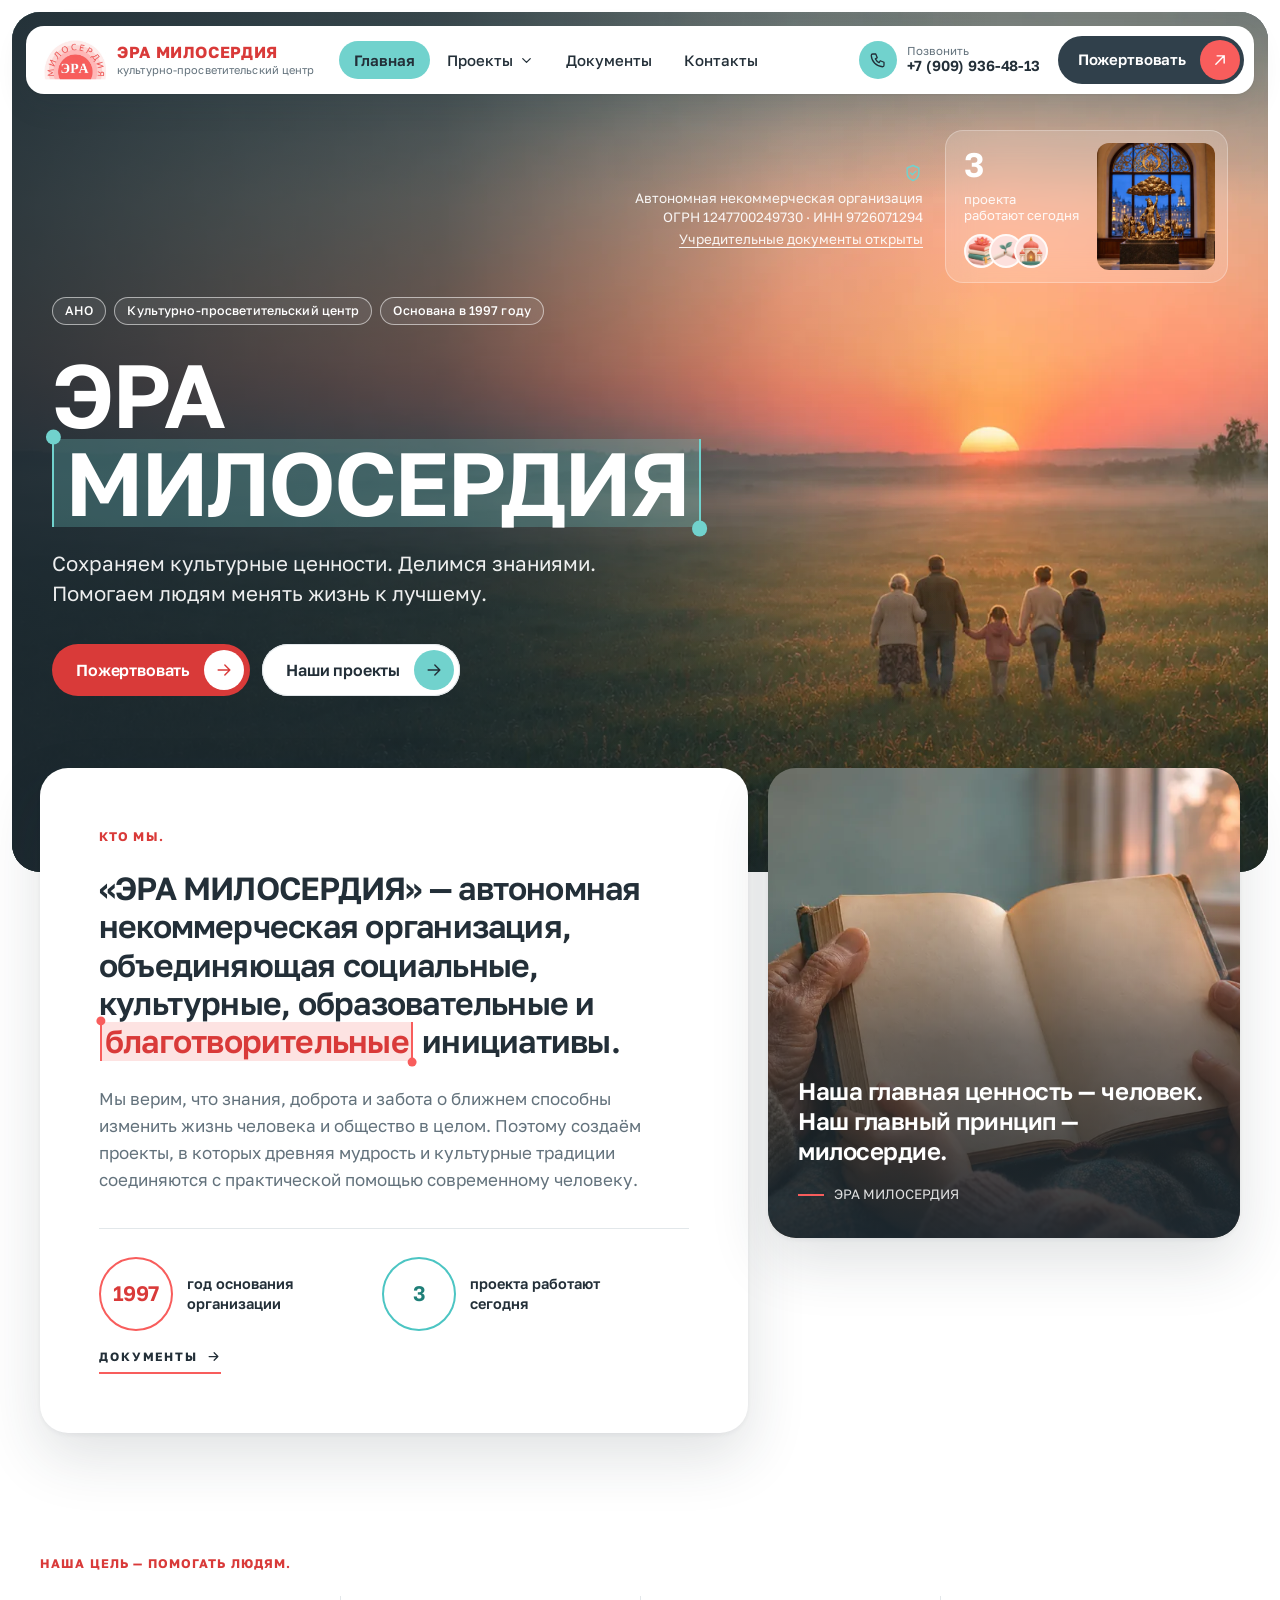
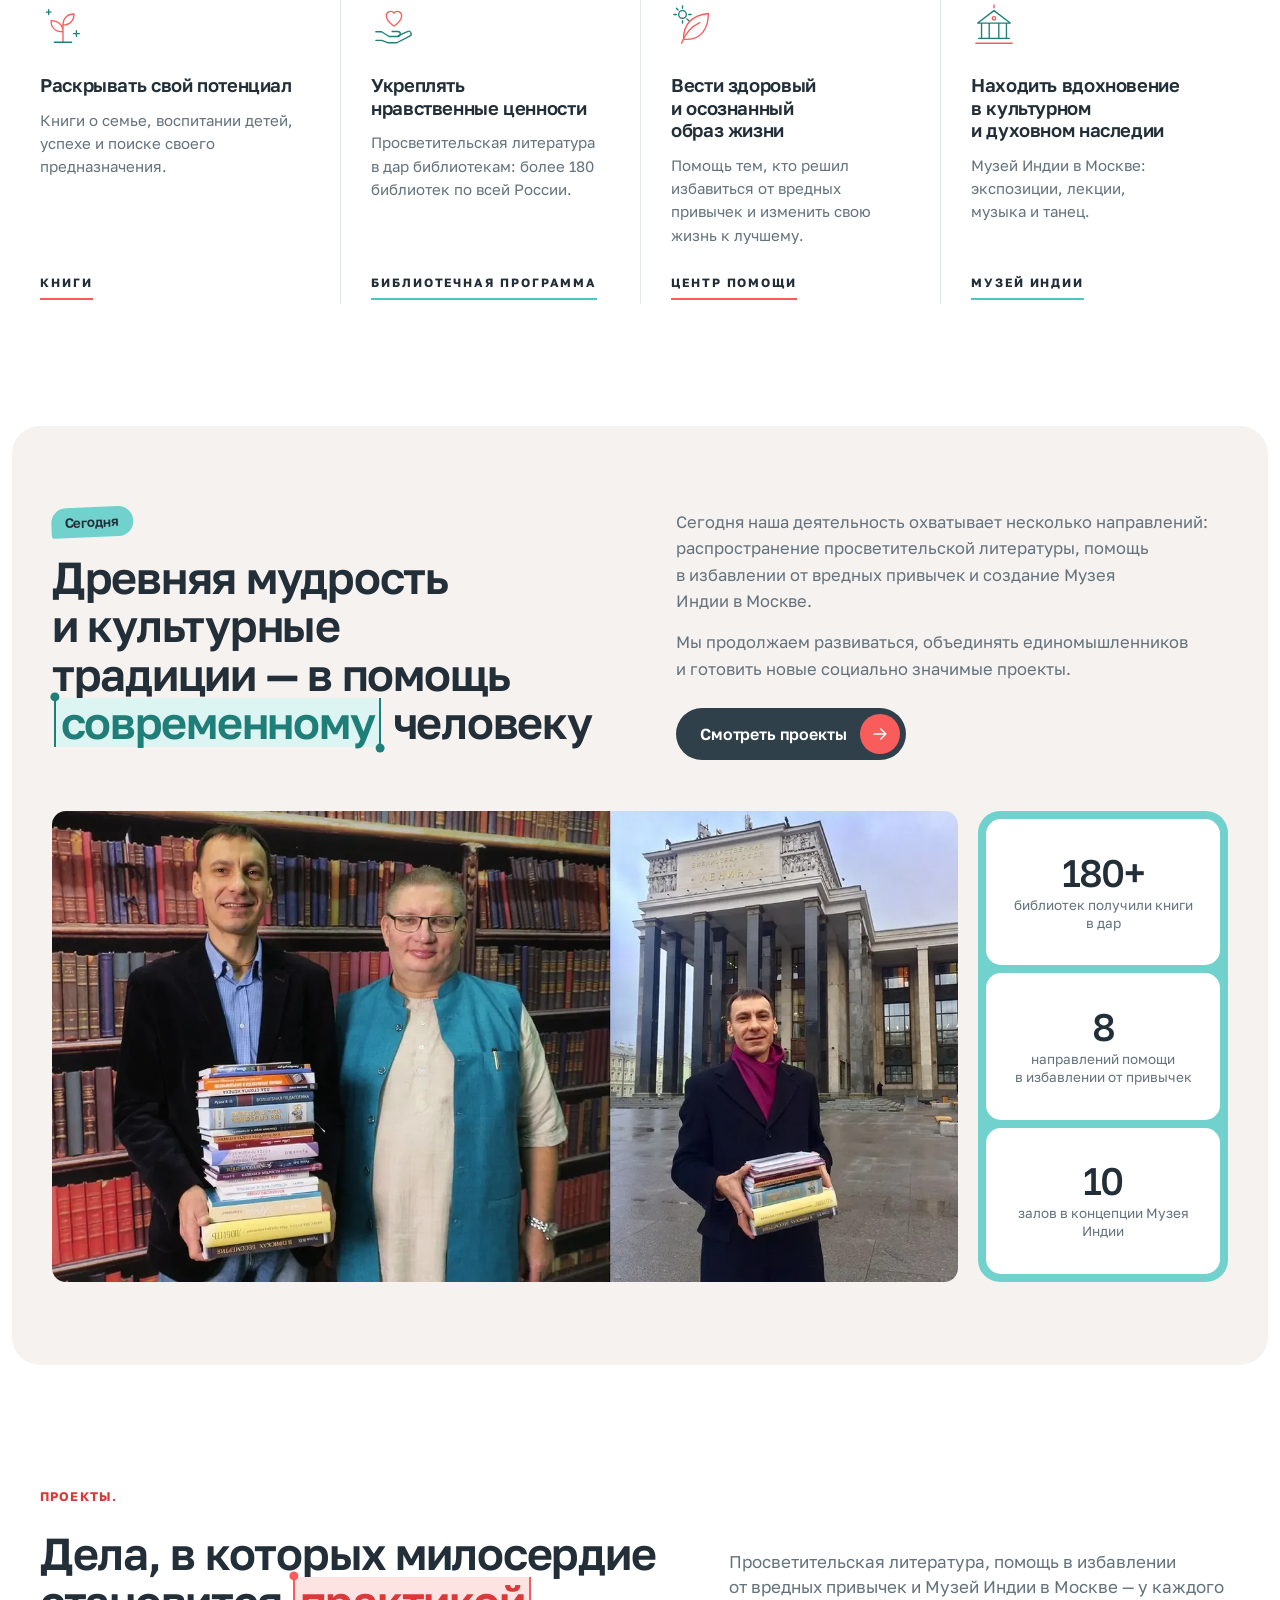
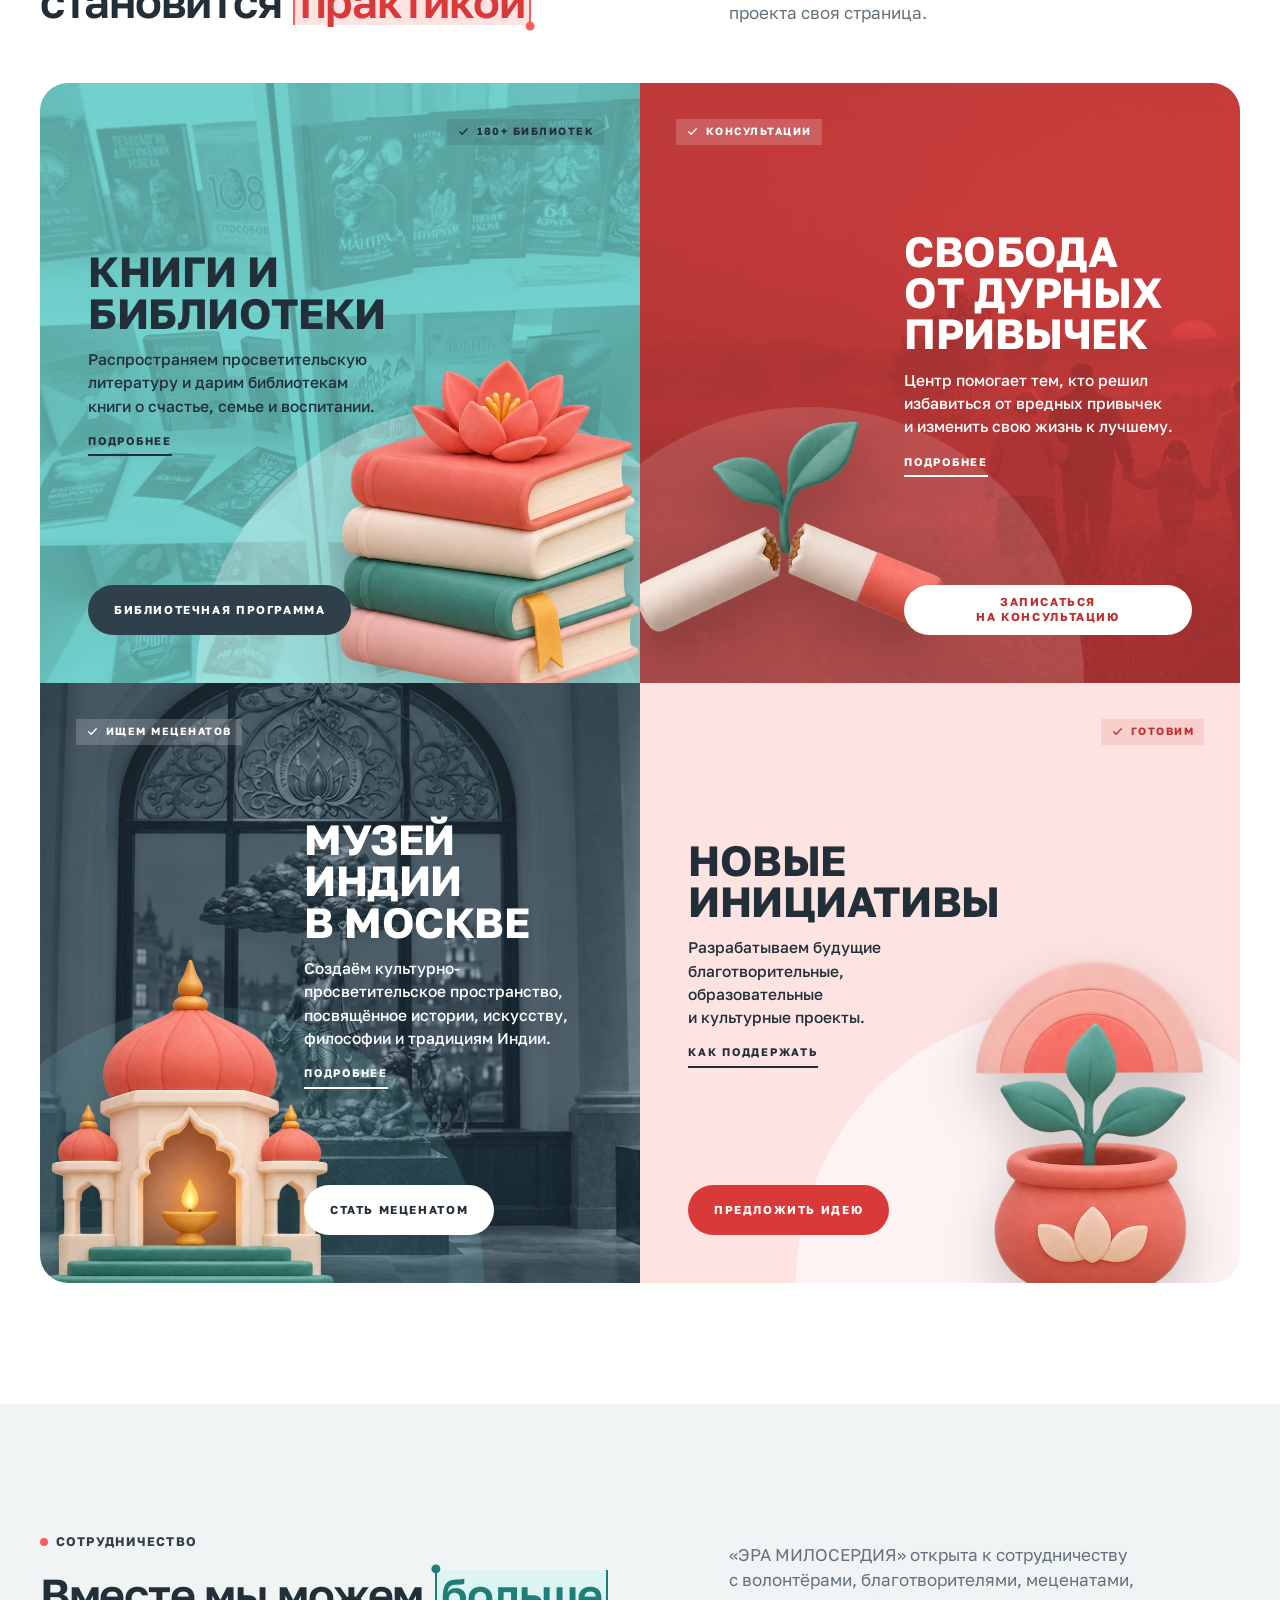
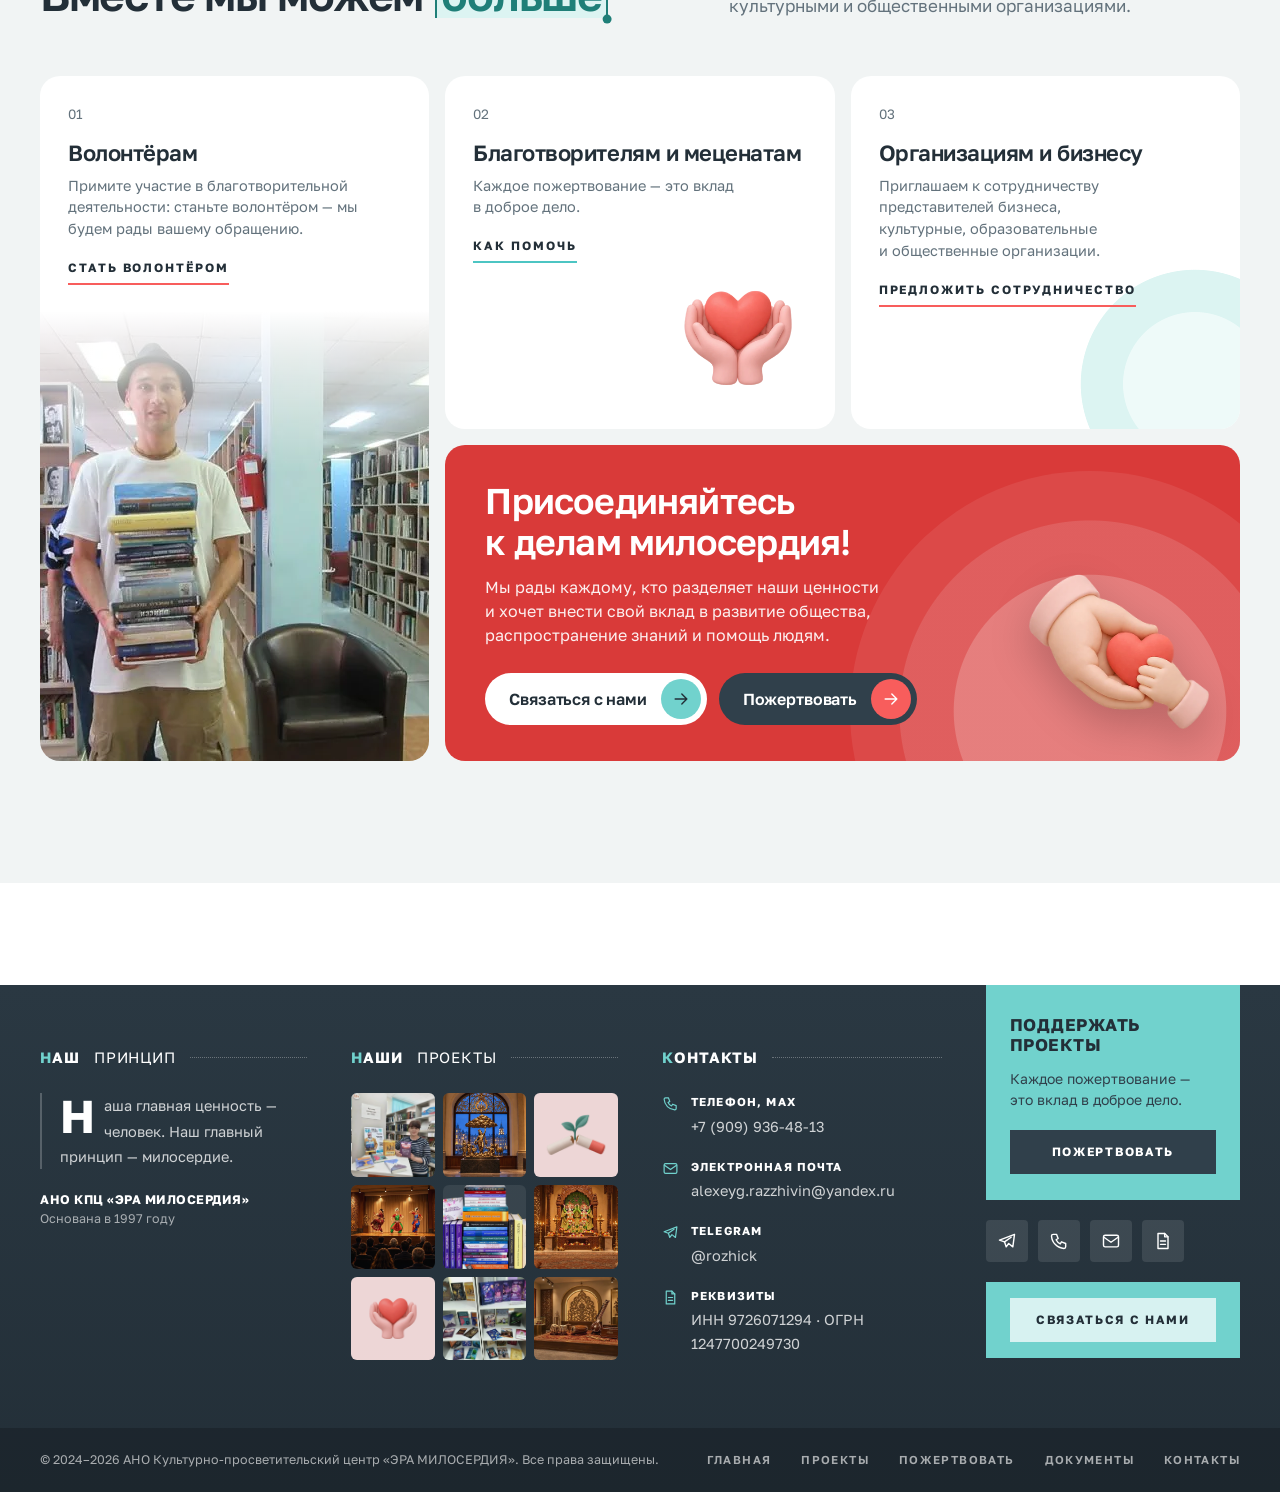
==== index.html @ dab45424 "Первая версия основного сайта «ЭРА МИЛОСЕРДИЯ» Семь страниц: главная, книги и библиотеки, свобода от" ====
<!DOCTYPE html>
<html lang="ru">
<head>
<meta charset="utf-8">
<meta name="viewport" content="width=device-width, initial-scale=1">
<title>ЭРА МИЛОСЕРДИЯ — культурно-просветительский центр</title>
<meta name="description" content="АНО Культурно-просветительский центр «ЭРА МИЛОСЕРДИЯ»: сохраняем культурные ценности, делимся знаниями, помогаем людям менять жизнь к лучшему. Проекты, документы, как поддержать.">
<meta name="theme-color" content="#F85D5C">
<meta property="og:type" content="website">
<meta property="og:site_name" content="ЭРА МИЛОСЕРДИЯ">
<meta property="og:title" content="ЭРА МИЛОСЕРДИЯ — культурно-просветительский центр">
<meta property="og:description" content="АНО Культурно-просветительский центр «ЭРА МИЛОСЕРДИЯ»: сохраняем культурные ценности, делимся знаниями, помогаем людям менять жизнь к лучшему. Проекты, документы, как поддержать.">
<meta property="og:url" content="https://purewhitetony.github.io/era-miloserdia-main-site/">
<meta property="og:image" content="https://purewhitetony.github.io/era-miloserdia-main-site/assets/img/og-image.jpg">
<meta name="twitter:card" content="summary_large_image">
<link rel="canonical" href="https://purewhitetony.github.io/era-miloserdia-main-site/">
<link rel="icon" href="assets/img/favicon.png" type="image/png">
<link rel="apple-touch-icon" href="assets/img/apple-touch-icon.png">
<link rel="preload" href="assets/fonts/golos-text-cyrillic.woff2" as="font" type="font/woff2" crossorigin>
<link rel="stylesheet" href="assets/css/style.css?v=3587ab67">
</head>
<body class="page-index">
<a class="skip" href="#main">К содержанию</a>

<!-- значки -->
<svg class="sprite" aria-hidden="true" focusable="false" width="0" height="0">
  <defs>
    <symbol id="i-arrow" viewBox="0 0 24 24"><path d="M5 12h14M13 6l6 6-6 6"/></symbol>
    <symbol id="i-arrow-ur" viewBox="0 0 24 24"><path d="M7 17 17 7M8.500 7H17v8.500"/></symbol>
    <symbol id="i-chevron" viewBox="0 0 24 24"><path d="m6 9 6 6 6-6"/></symbol>
    <symbol id="i-phone" viewBox="0 0 24 24"><path d="M5 4h4l2 5-2.500 1.500a11 11 0 0 0 5 5L15 13l5 2v4a2 2 0 0 1-2 2A16 16 0 0 1 3 6a2 2 0 0 1 2-2z"/></symbol>
    <symbol id="i-mail" viewBox="0 0 24 24"><rect x="3" y="5" width="18" height="14" rx="2"/><path d="m3.500 7.500 8.500 6 8.500-6"/></symbol>
    <symbol id="i-telegram" viewBox="0 0 24 24"><path d="M21 4 3 11l6 2 2 6 3-4 5 4 2-15z"/><path d="m9 13 8-5.500"/></symbol>
    <symbol id="i-chat" viewBox="0 0 24 24"><path d="M4 5h16v11H9.500L4 20V5z"/><path d="M8 9h8M8 12.500h5"/></symbol>
    <symbol id="i-download" viewBox="0 0 24 24"><path d="M12 4v11M7 10.500l5 5 5-5M5 20h14"/></symbol>
    <symbol id="i-eye" viewBox="0 0 24 24"><path d="M2 12s3.600-7 10-7 10 7 10 7-3.600 7-10 7S2 12 2 12z"/><circle cx="12" cy="12" r="3"/></symbol>
    <symbol id="i-file" viewBox="0 0 24 24"><path d="M6 3h8l4 4v14H6z"/><path d="M14 3v4h4M9 12h6M9 16h6"/></symbol>
    <symbol id="i-check" viewBox="0 0 24 24"><path d="m5 12.500 4.500 4.500L19 7"/></symbol>
    <symbol id="i-menu" viewBox="0 0 24 24"><path d="M4 7h16M4 12h16M4 17h16"/></symbol>
    <symbol id="i-close" viewBox="0 0 24 24"><path d="m6 6 12 12M18 6 6 18"/></symbol>
    <symbol id="i-heart" viewBox="0 0 24 24"><path d="M12 20s-7.500-4.600-7.500-10.200A4.200 4.200 0 0 1 12 7.300a4.200 4.200 0 0 1 7.500 2.500C19.500 15.400 12 20 12 20z"/></symbol>
    <symbol id="i-user" viewBox="0 0 24 24"><circle cx="12" cy="8" r="4"/><path d="M4 21a8 8 0 0 1 16 0"/></symbol>
    <symbol id="i-shield" viewBox="0 0 24 24"><path d="M12 3 5 6v6c0 4.500 3 7.500 7 9 4-1.500 7-4.500 7-9V6z"/><path d="m9 12 2.200 2.200L15.500 10"/></symbol>
    <symbol id="i-book" viewBox="0 0 24 24"><path d="M12 6.500C10 5 7 4.500 4 4.500v14c3 0 6 .5 8 2 2-1.500 5-2 8-2v-14c-3 0-6 .5-8 2zM12 6.500v14"/></symbol>
    <symbol id="i-building" viewBox="0 0 24 24"><path d="M3 21h18M5 21V10l7-5 7 5v11M9.500 21v-6h5v6"/></symbol>

    <!-- крупные двухцветные значки: линия 1 — основная, линия 2 — акцент -->
    <symbol id="f-potential" viewBox="0 0 48 48"><g class="l1"><path d="M24 42V22M24 31c-8 0-12.500-4.500-12.500-11.500 7.500 0 12.500 4.500 12.500 11.500zM24 24c0-7 4.500-11.500 11.500-11.500C35.500 19.500 31 24 24 24z"/></g><g class="l2"><path d="M15 42h18M38 30v6M35 33h6M9 8v5M6.500 10.500h5"/></g></symbol>
    <symbol id="f-values" viewBox="0 0 48 48"><g class="l1"><path d="M5 31h6l8 5h9a2.600 2.600 0 0 0 0-5.200h-6"/><path d="m28.500 35 9.500-4.200a2.700 2.700 0 0 1 2.300 4.900L27 42.500h-9.500L11 40H5"/></g><g class="l2"><path d="M24 25s-8-4.900-8-10.700A4.500 4.500 0 0 1 24 11.500a4.500 4.500 0 0 1 8 2.800C32 20.100 24 25 24 25z"/></g></symbol>
    <symbol id="f-health" viewBox="0 0 48 48"><g class="l1"><path d="M13 39c0-15 8.500-25 26-27 0 16.500-8.500 27-22 27h-4z"/><path d="M11 43c4-11 10.500-17.500 19-21.500"/></g><g class="l2"><circle cx="12" cy="13" r="4"/><path d="M12 4v2.500M12 19.500V22M3 13h2.500M18.500 13H21M5.600 6.600l1.800 1.800M16.600 17.600l1.800 1.800"/></g></symbol>
    <symbol id="f-heritage" viewBox="0 0 48 48"><g class="l1"><path d="M7 22h34L24 9 7 22zM11 22v16M19 22v16M29 22v16M37 22v16M8 38h32"/></g><g class="l2"><path d="M5 43h38"/><circle cx="24" cy="17" r="1.800"/><path d="M24 3v3"/></g></symbol>
    <symbol id="f-science" viewBox="0 0 48 48"><g class="l1"><path d="M18 6h12M20.500 6v13L9.500 38.500A3 3 0 0 0 12.100 43h23.800a3 3 0 0 0 2.600-4.500L27.500 19V6"/></g><g class="l2"><path d="M15.500 31h17"/><circle cx="21" cy="36.500" r="1.500"/><circle cx="28" cy="35" r="1"/></g></symbol>
    <symbol id="f-lotus" viewBox="0 0 48 48"><g class="l1"><path d="M24 11c5.500 6.500 5.500 15 0 21.500-5.500-6.500-5.500-15 0-21.500z"/><path d="M24 32.500c-8.500 0-14.500-5-16.500-12.500 6.500 0 12.500 4 16.500 12.500zM24 32.500c8.500 0 14.500-5 16.500-12.500-6.500 0-12.500 4-16.500 12.500z"/></g><g class="l2"><path d="M9 38.500h30M16 43h16"/></g></symbol>
    <symbol id="f-practice" viewBox="0 0 48 48"><g class="l1"><path d="M17 9h-5v33h24V9h-5"/><path d="M17 6h14v7H17z"/></g><g class="l2"><path d="m18 27.500 4.500 4.500L31 22"/></g></symbol>
    <symbol id="f-people" viewBox="0 0 48 48"><g class="l1"><circle cx="18" cy="16" r="6"/><path d="M6 40c0-7 5-12 12-12s12 5 12 12"/></g><g class="l2"><circle cx="34" cy="18" r="4.500"/><path d="M33 28.500c5.500 0 9.500 4 9.500 10"/></g></symbol>
    <symbol id="f-idea" viewBox="0 0 48 48"><g class="l1"><path d="M18.500 31c-3.500-2.200-5.500-6-5.500-10.500a11 11 0 0 1 22 0c0 4.500-2 8.300-5.500 10.500v4h-11v-4z"/></g><g class="l2"><path d="M19.500 39.500h9M21.500 43.500h5M24 3v3M8 8l2 2M40 8l-2 2"/></g></symbol>
    <symbol id="f-org" viewBox="0 0 48 48"><g class="l1"><path d="M10 42V15l14-7 14 7v27M5 42h38"/></g><g class="l2"><path d="M18 21h4M26 21h4M18 28h4M26 28h4M21 42v-7h6v7"/></g></symbol>
    <symbol id="f-key" viewBox="0 0 48 48"><g class="l1"><circle cx="15" cy="24" r="8"/><path d="M23 24h20M36 24v6M42 24v4"/></g><g class="l2"><circle cx="15" cy="24" r="2.500"/></g></symbol>
    <symbol id="f-roller" viewBox="0 0 48 48"><g class="l1"><path d="M8 9h26v9H8zM34 13.500h6V25H24v5"/></g><g class="l2"><path d="M20.500 30h7v13h-7z"/></g></symbol>
    <symbol id="f-lamp" viewBox="0 0 48 48"><g class="l1"><path d="M16 7h16l6 17H10L16 7zM24 24v15"/></g><g class="l2"><path d="M15 42h18M30 28v5"/></g></symbol>
    <symbol id="f-form" viewBox="0 0 48 48"><g class="l1"><path d="M11 6h18l8 8v28H11z"/><path d="M29 6v8h8"/></g><g class="l2"><path d="M17 23h14M17 29h14M17 35h8"/></g></symbol>
    <symbol id="f-call" viewBox="0 0 48 48"><g class="l1"><path d="M9 9h8l4 9-5 3a21 21 0 0 0 10 10l3-5 9 4v7a4 4 0 0 1-4 4C17 41 7 31 5 13a4 4 0 0 1 4-4z"/></g><g class="l2"><path d="M29 7a12 12 0 0 1 12 12M29 13a6 6 0 0 1 6 6"/></g></symbol>
    <symbol id="f-gift" viewBox="0 0 48 48"><g class="l1"><path d="M8 20h32v7H8zM11 27v15h26V27M24 20v22"/></g><g class="l2"><path d="M24 20c-3-8-11-9-11-4.500S19 20 24 20zM24 20c3-8 11-9 11-4.500S29 20 24 20z"/></g></symbol>
  </defs>
</svg>

<header class="nav" id="top">
  <div class="nav__bar">
    <a class="brand" href="index.html" aria-label="ЭРА МИЛОСЕРДИЯ — на главную">
      <img class="brand__mark" src="assets/img/logo-mark.webp" width="440" height="284" alt="">
      <span class="brand__text"><b>ЭРА МИЛОСЕРДИЯ</b><small>культурно-просветительский центр</small></span>
    </a>

    <nav class="menu" id="menu" aria-label="Основное меню">
      <a class="menu__link is-active" href="index.html" aria-current="page">Главная</a>
      <div class="menu__group">
        <button class="menu__link menu__toggle" type="button" aria-expanded="false" aria-controls="menu-proekty">Проекты <svg class="ic ic--sm"><use href="#i-chevron"/></svg></button>
        <div class="menu__drop" id="menu-proekty">
          <a href="knigi.html"><b>Книги и библиотеки</b><small>Просветительская литература</small></a>
          <a href="durnye-privychki.html"><b>Свобода от дурных привычек</b><small>Центр помощи</small></a>
          <a href="muzey-indii.html"><b>Музей Индии</b><small>Культурный центр в Москве</small></a>
        </div>
      </div>
      <a class="menu__link" href="dokumenty.html">Документы</a>
      <a class="menu__link" href="kontakty.html">Контакты</a>
      <a class="btn btn--primary menu__donate" href="pozhertvovat.html">Пожертвовать <span class="btn__chip"><svg class="ic"><use href="#i-arrow"/></svg></span></a>
    </nav>

    <a class="nav__call" href="tel:+79099364813">
      <span class="nav__call-ic"><svg class="ic"><use href="#i-phone"/></svg></span>
      <span class="nav__call-text"><small>Позвонить</small><b>+7 (909) 936-48-13</b></span>
    </a>
    <a class="btn btn--dark nav__donate" href="pozhertvovat.html">Пожертвовать <span class="btn__chip"><svg class="ic"><use href="#i-arrow-ur"/></svg></span></a>
    <button class="nav__burger" type="button" aria-label="Открыть меню" aria-expanded="false" aria-controls="menu">
      <svg class="ic ic--open"><use href="#i-menu"/></svg><svg class="ic ic--close"><use href="#i-close"/></svg>
    </button>
  </div>
</header>

<main id="main">
<section class="hero">
  <img class="hero__img" src="assets/img/hero.webp" srcset="assets/img/hero-1100.webp 1100w, assets/img/hero.webp 1920w" sizes="(orientation: portrait) 190vh, 100vw" alt="" width="1920" height="1080" fetchpriority="high">
  <div class="container hero__in">
    <div class="hero__main">
      <div class="hero__tags">
        <span class="tag">АНО</span>
        <span class="tag">Культурно-просветительский центр</span>
        <span class="tag">Основана в&nbsp;1997&nbsp;году</span>
      </div>
      <h1 class="hero__title">ЭРА<br><span class="hl hl--onphoto">МИЛОСЕРДИЯ</span></h1>
      <p class="hero__lead">Сохраняем культурные ценности. Делимся знаниями. Помогаем людям менять жизнь к&nbsp;лучшему.</p>
      <div class="actions">
        <a class="btn btn--primary" href="pozhertvovat.html">Пожертвовать <span class="btn__chip"><svg class="ic"><use href="#i-arrow"/></svg></span></a>
        <a class="btn btn--light" href="#proekty">Наши проекты <span class="btn__chip"><svg class="ic"><use href="#i-arrow"/></svg></span></a>
      </div>
    </div>
    <div class="hero__side">
      <p class="hero__trust">
        <svg class="ic"><use href="#i-shield"/></svg>
        Автономная некоммерческая организация<br>
        ОГРН 1247700249730 · ИНН 9726071294<br>
        <a href="dokumenty.html">Учредительные документы открыты</a>
      </p>
      <a class="glass" href="#proekty" aria-label="Три проекта центра — перейти к проектам">
        <span class="glass__num">
          <b>3</b>
          <span>проекта<br>работают сегодня</span>
          <span class="glass__dots">
            <img src="assets/img/ill/books.webp" alt="" width="598" height="598">
            <img src="assets/img/ill/kurenie.webp" alt="" width="560" height="560">
            <img src="assets/img/ill/museum.webp" alt="" width="637" height="637">
          </span>
        </span>
        <img class="glass__pic" src="assets/img/muzey/glavny.webp" alt="" width="900" height="595">
      </a>
    </div>
  </div>
</section>

<section class="about" id="o-nas">
  <div class="container about__grid">
    <div class="about__card reveal">
      <span class="eyebrow">Кто мы.</span>
      <h2 class="about__title">«ЭРА МИЛОСЕРДИЯ»&nbsp;— автономная некоммерческая организация, объединяющая социальные, культурные, образовательные и&nbsp;<span class="hl hl--coral">благотворительные</span> инициативы.</h2>
      <div class="prose">
        <p>Мы верим, что знания, доброта и&nbsp;забота о&nbsp;ближнем способны изменить жизнь человека и&nbsp;общество в&nbsp;целом. Поэтому создаём проекты, в&nbsp;которых древняя мудрость и&nbsp;культурные традиции соединяются с&nbsp;практической помощью современному человеку.</p>
      </div>
      <div class="about__foot">
        <div class="ring"><span class="ring__num">1997</span><span class="ring__text">год основания организации</span></div>
        <div class="ring ring--teal"><span class="ring__num">3</span><span class="ring__text">проекта работают сегодня</span></div>
        <a class="ulink" href="dokumenty.html">Документы <svg class="ic ic--sm"><use href="#i-arrow"/></svg></a>
      </div>
    </div>
    <figure class="qcard reveal" style="--d:.12s">
      <img src="assets/img/hands-960.webp" alt="Руки пожилого человека и ребёнка держат раскрытую книгу" width="960" height="640" loading="lazy">
      <figcaption class="qcard__in">
        <p class="qcard__quote">Наша главная ценность&nbsp;— человек. Наш главный принцип&nbsp;— милосердие.</p>
        <p class="qcard__sign">ЭРА МИЛОСЕРДИЯ</p>
      </figcaption>
    </figure>
  </div>
</section>

<section class="section goals" id="celi">
  <div class="container">
    <span class="eyebrow">Наша цель&nbsp;— помогать людям.</span>
    <div class="goals__grid">
      <article class="goal reveal">
        <svg class="fic"><use href="#f-potential"/></svg>
        <h3>Раскрывать свой потенциал</h3>
        <p>Книги о&nbsp;семье, воспитании детей, успехе и&nbsp;поиске своего предназначения.</p>
        <a class="ulink" href="knigi.html">Книги</a>
      </article>
      <article class="goal reveal" style="--d:.08s">
        <svg class="fic fic--teal"><use href="#f-values"/></svg>
        <h3>Укреплять нравственные ценности</h3>
        <p>Просветительская литература в&nbsp;дар библиотекам: более 180 библиотек по&nbsp;всей России.</p>
        <a class="ulink ulink--teal" href="knigi.html#biblioteki">Библиотечная программа</a>
      </article>
      <article class="goal reveal" style="--d:.16s">
        <svg class="fic"><use href="#f-health"/></svg>
        <h3>Вести здоровый и&nbsp;осознанный образ жизни</h3>
        <p>Помощь тем, кто решил избавиться от&nbsp;вредных привычек и&nbsp;изменить свою жизнь к&nbsp;лучшему.</p>
        <a class="ulink" href="durnye-privychki.html">Центр помощи</a>
      </article>
      <article class="goal reveal" style="--d:.24s">
        <svg class="fic fic--teal"><use href="#f-heritage"/></svg>
        <h3>Находить вдохновение в&nbsp;культурном и&nbsp;духовном наследии</h3>
        <p>Музей Индии в&nbsp;Москве: экспозиции, лекции, музыка и&nbsp;танец.</p>
        <a class="ulink ulink--teal" href="muzey-indii.html">Музей Индии</a>
      </article>
    </div>
  </div>
</section>

<section class="story story--light" id="segodnya">
  <div class="container">
    <div class="story__head">
      <div class="reveal">
        <span class="petal">Сегодня</span>
        <h2 class="h2">Древняя мудрость и&nbsp;культурные традиции&nbsp;— в&nbsp;помощь <span class="hl">современному</span> человеку</h2>
      </div>
      <div class="story__text reveal" style="--d:.1s">
        <p>Сегодня наша деятельность охватывает несколько направлений: распространение просветительской литературы, помощь в&nbsp;избавлении от&nbsp;вредных привычек и&nbsp;создание Музея Индии в&nbsp;Москве.</p>
        <p>Мы продолжаем развиваться, объединять единомышленников и&nbsp;готовить новые социально значимые проекты.</p>
        <a class="btn btn--dark" href="#proekty">Смотреть проекты <span class="btn__chip"><svg class="ic"><use href="#i-arrow"/></svg></span></a>
      </div>
    </div>
    <div class="story__body reveal">
      <figure class="story__photo">
        <img src="assets/img/knigi/rgb.webp" alt="Комплект книг передают в дар Российской государственной библиотеке" width="1400" height="727" loading="lazy">
      </figure>
      <div class="callouts">
        <div class="callout"><b>180+</b><span>библиотек получили книги в&nbsp;дар</span></div>
        <div class="callout"><b>8</b><span>направлений помощи в&nbsp;избавлении от&nbsp;привычек</span></div>
        <div class="callout"><b>10</b><span>залов в&nbsp;концепции Музея Индии</span></div>
      </div>
    </div>
  </div>
</section>

<section class="section" id="proekty">
  <div class="container">
    <div class="section__head">
      <div class="reveal">
        <span class="eyebrow">Проекты.</span>
        <h2 class="h2">Дела, в&nbsp;которых милосердие становится <span class="hl hl--coral">практикой</span></h2>
      </div>
      <p class="lead reveal" style="--d:.1s">Просветительская литература, помощь в&nbsp;избавлении от&nbsp;вредных привычек и&nbsp;Музей Индии в&nbsp;Москве&nbsp;— у&nbsp;каждого проекта своя страница.</p>
    </div>

    <div class="banners reveal">
      <article class="banner banner--teal">
        <img class="banner__bg" src="assets/img/knigi/vitrina-knig-ruzovyh.webp" alt="" loading="lazy" width="1000" height="751">
        <a class="banner__link" href="knigi.html" aria-label="Книги и библиотеки — страница проекта" tabindex="-1"></a>
        <span class="banner__tag"><svg class="ic"><use href="#i-check"/></svg>180+ библиотек</span>
        <img class="banner__art" src="assets/img/ill/books.webp" alt="" loading="lazy" width="598" height="598">
        <div class="banner__body">
          <h3 class="banner__title">Книги и библиотеки</h3>
          <p class="banner__text">Распространяем просветительскую литературу и&nbsp;дарим библиотекам книги о&nbsp;счастье, семье и&nbsp;воспитании.</p>
          <a class="banner__more" href="knigi.html">Подробнее</a>
          <a class="banner__btn" href="knigi.html#biblioteki">Библиотечная программа</a>
        </div>
      </article>

      <article class="banner banner--coral banner--flip">
        <img class="banner__bg" src="assets/img/dawn-960.webp" alt="" loading="lazy" width="960" height="640">
        <a class="banner__link" href="durnye-privychki.html" aria-label="Свобода от дурных привычек — страница проекта" tabindex="-1"></a>
        <span class="banner__tag"><svg class="ic"><use href="#i-check"/></svg>Консультации</span>
        <img class="banner__art" src="assets/img/ill/kurenie.webp" alt="" loading="lazy" width="560" height="560">
        <div class="banner__body">
          <h3 class="banner__title">Свобода от&nbsp;дурных привычек</h3>
          <p class="banner__text">Центр помогает тем, кто решил избавиться от&nbsp;вредных привычек и&nbsp;изменить свою жизнь к&nbsp;лучшему.</p>
          <a class="banner__more" href="durnye-privychki.html">Подробнее</a>
          <a class="banner__btn" href="https://purewhitetony.github.io/era-miloserdia-durnie-privichki/anketa.html" target="_blank" rel="noopener">Записаться на&nbsp;консультацию</a>
        </div>
      </article>

      <article class="banner banner--ink banner--flip">
        <img class="banner__bg" src="assets/img/muzey/glavny.webp" alt="" loading="lazy" width="900" height="595">
        <a class="banner__link" href="muzey-indii.html" aria-label="Музей Индии в Москве — страница проекта" tabindex="-1"></a>
        <span class="banner__tag"><svg class="ic"><use href="#i-check"/></svg>Ищем меценатов</span>
        <img class="banner__art" src="assets/img/ill/museum.webp" alt="" loading="lazy" width="637" height="637">
        <div class="banner__body">
          <h3 class="banner__title">Музей Индии в&nbsp;Москве</h3>
          <p class="banner__text">Создаём культурно-просветительское пространство, посвящённое истории, искусству, философии и&nbsp;традициям Индии.</p>
          <a class="banner__more" href="muzey-indii.html">Подробнее</a>
          <a class="banner__btn" href="muzey-indii.html#podderzhat">Стать меценатом</a>
        </div>
      </article>

      <article class="banner banner--light">
        <a class="banner__link" href="pozhertvovat.html" aria-label="Новые инициативы — как поддержать" tabindex="-1"></a>
        <span class="banner__tag"><svg class="ic"><use href="#i-check"/></svg>Готовим</span>
        <img class="banner__art" src="assets/img/ill/sprout.webp" alt="" loading="lazy" width="578" height="578">
        <div class="banner__body">
          <h3 class="banner__title">Новые инициативы</h3>
          <p class="banner__text">Разрабатываем будущие благотворительные, образовательные и&nbsp;культурные проекты.</p>
          <a class="banner__more" href="pozhertvovat.html">Как поддержать</a>
          <a class="banner__btn" href="kontakty.html">Предложить идею</a>
        </div>
      </article>
    </div>
  </div>
</section>

<section class="section section--cool" id="vmeste">
  <div class="container">
    <div class="section__head">
      <div class="reveal">
        <span class="dot-label">Сотрудничество</span>
        <h2 class="h2">Вместе мы&nbsp;можем <span class="hl">больше</span></h2>
      </div>
      <p class="lead reveal" style="--d:.1s">«ЭРА МИЛОСЕРДИЯ» открыта к&nbsp;сотрудничеству с&nbsp;волонтёрами, благотворителями, меценатами, культурными и&nbsp;общественными организациями.</p>
    </div>

    <div class="bento">
      <article class="cell cell--tall reveal">
        <span class="cell__step">01</span>
        <h3>Волонтёрам</h3>
        <p>Примите участие в&nbsp;благотворительной деятельности: станьте волонтёром&nbsp;— мы будем рады вашему обращению.</p>
        <a class="ulink" href="kontakty.html">Стать волонтёром</a>
        <div class="cell__photo"><img src="assets/img/knigi/volonter-s-komplektom-knig.webp" alt="Волонтёр принёс комплект книг в библиотеку" loading="lazy" width="800" height="450"></div>
      </article>

      <article class="cell reveal" style="--d:.08s">
        <span class="cell__step">02</span>
        <h3>Благотворителям и&nbsp;меценатам</h3>
        <p>Каждое пожертвование&nbsp;— это вклад в&nbsp;доброе дело.</p>
        <a class="ulink ulink--teal" href="pozhertvovat.html">Как помочь</a>
        <img class="cell__art" src="assets/img/ill/sozavisimost.webp" alt="" loading="lazy" width="560" height="560">
      </article>

      <article class="cell reveal" style="--d:.16s">
        <span class="cell__step">03</span>
        <h3>Организациям и&nbsp;бизнесу</h3>
        <p>Приглашаем к&nbsp;сотрудничеству представителей бизнеса, культурные, образовательные и&nbsp;общественные организации.</p>
        <a class="ulink" href="kontakty.html">Предложить сотрудничество</a>
        <span class="cell__ring" aria-hidden="true"></span>
      </article>

      <article class="cell cell--wide cell--cta reveal" style="--d:.1s">
        <h3>Присоединяйтесь к&nbsp;делам милосердия!</h3>
        <p>Мы рады каждому, кто разделяет наши ценности и&nbsp;хочет внести свой вклад в&nbsp;развитие общества, распространение знаний и&nbsp;помощь людям.</p>
        <div class="actions">
          <a class="btn btn--light" href="kontakty.html">Связаться с&nbsp;нами <span class="btn__chip"><svg class="ic"><use href="#i-arrow"/></svg></span></a>
          <a class="btn btn--dark" href="pozhertvovat.html">Пожертвовать <span class="btn__chip"><svg class="ic"><use href="#i-arrow"/></svg></span></a>
        </div>
        <img class="cell__art" src="assets/img/ill/together.webp" alt="" loading="lazy" width="467" height="467">
      </article>
    </div>
  </div>
</section>

</main>

<footer class="footer">
  <div class="container footer__grid">
    <section class="footer__col" aria-labelledby="f-principle">
      <h2 class="footer__h" id="f-principle"><b>Наш</b> принцип</h2>
      <blockquote class="footer__quote">
        <p>Наша главная ценность&nbsp;— человек. Наш главный принцип&nbsp;— милосердие.</p>
      </blockquote>
      <p class="footer__sign"><b>АНО КПЦ «ЭРА МИЛОСЕРДИЯ»</b><br>Основана в&nbsp;1997&nbsp;году</p>
    </section>

    <section class="footer__col" aria-labelledby="f-photo">
      <h2 class="footer__h" id="f-photo"><b>Наши</b> проекты</h2>
      <div class="footer__feed">
        <a href="knigi.html" title="Книги и библиотеки"><img src="assets/img/knigi/bibliotekar-s-knigami-ruzova.webp" alt="Библиотекарь с книгами, подаренными библиотеке" loading="lazy" width="1000" height="750"></a>
        <a href="muzey-indii.html" title="Музей Индии"><img src="assets/img/muzey/glavny.webp" alt="Главный зал Музея Индии" loading="lazy" width="900" height="595"></a>
        <a href="durnye-privychki.html" title="Свобода от дурных привычек"><img class="is-ill" src="assets/img/ill/kurenie.webp" alt="Сломанная сигарета, из которой растёт росток" loading="lazy" width="560" height="560"></a>
        <a href="muzey-indii.html" title="Музей Индии"><img src="assets/img/muzey/zal.webp" alt="Сцена и лекторий Музея Индии" loading="lazy" width="900" height="595"></a>
        <a href="knigi.html" title="Книги и библиотеки"><img src="assets/img/knigi/komplekt.webp" alt="Комплект книг для библиотеки" loading="lazy" width="1000" height="847"></a>
        <a href="muzey-indii.html" title="Музей Индии"><img src="assets/img/muzey/altar.webp" alt="Алтарная комната Музея Индии" loading="lazy" width="900" height="595"></a>
        <a href="durnye-privychki.html" title="Свобода от дурных привычек"><img class="is-ill" src="assets/img/ill/sozavisimost.webp" alt="Ладони, которые держат сердце" loading="lazy" width="560" height="560"></a>
        <a href="knigi.html" title="Книги и библиотеки"><img src="assets/img/knigi/vitrina-knig-ruzovyh.webp" alt="Витрина с книгами в библиотеке" loading="lazy" width="1000" height="751"></a>
        <a href="muzey-indii.html" title="Музей Индии"><img src="assets/img/muzey/muzyka.webp" alt="Зал музыки и танца Музея Индии" loading="lazy" width="756" height="500"></a>
      </div>
    </section>

    <section class="footer__col" aria-labelledby="f-contacts">
      <h2 class="footer__h" id="f-contacts"><b>Контакты</b></h2>
      <ul class="footer__contacts">
        <li><svg class="ic"><use href="#i-phone"/></svg><span><small>Телефон, MAX</small><a href="tel:+79099364813">+7 (909) 936-48-13</a></span></li>
        <li><svg class="ic"><use href="#i-mail"/></svg><span><small>Электронная почта</small><a href="mailto:alexeyg.razzhivin@yandex.ru">alexeyg.razzhivin@yandex.ru</a></span></li>
        <li><svg class="ic"><use href="#i-telegram"/></svg><span><small>Telegram</small><a href="https://t.me/rozhick" target="_blank" rel="noopener">@rozhick</a></span></li>
        <li><svg class="ic"><use href="#i-file"/></svg><span><small>Реквизиты</small>ИНН 9726071294 · ОГРН 1247700249730</span></li>
      </ul>
    </section>

    <section class="footer__col footer__col--cta" aria-labelledby="f-support">
      <div class="footer__card">
        <h2 class="footer__card-h" id="f-support">Поддержать проекты</h2>
        <p>Каждое пожертвование&nbsp;— это вклад в&nbsp;доброе дело.</p>
        <a class="footer__card-btn" href="pozhertvovat.html">Пожертвовать</a>
      </div>
      <div class="footer__social">
        <a href="https://t.me/rozhick" target="_blank" rel="noopener" aria-label="Написать в Telegram"><svg class="ic"><use href="#i-telegram"/></svg></a>
        <a href="tel:+79099364813" aria-label="Позвонить"><svg class="ic"><use href="#i-phone"/></svg></a>
        <a href="mailto:alexeyg.razzhivin@yandex.ru" aria-label="Написать на почту"><svg class="ic"><use href="#i-mail"/></svg></a>
        <a href="dokumenty.html" aria-label="Учредительные документы"><svg class="ic"><use href="#i-file"/></svg></a>
      </div>
      <div class="footer__card footer__card--thin">
        <a class="footer__card-btn footer__card-btn--light" href="kontakty.html">Связаться с нами</a>
      </div>
    </section>
  </div>

  <div class="footer__bottom">
    <div class="container footer__bottom-in">
      <p>© 2024–2026 АНО Культурно-просветительский центр «ЭРА МИЛОСЕРДИЯ». Все права защищены.</p>
      <nav class="footer__menu" aria-label="Меню в подвале">
        <a href="index.html">Главная</a>
        <a href="index.html#proekty">Проекты</a>
        <a href="pozhertvovat.html">Пожертвовать</a>
        <a href="dokumenty.html">Документы</a>
        <a href="kontakty.html">Контакты</a>
      </nav>
    </div>
  </div>
</footer>

<script src="assets/js/main.js?v=3587ab67" defer></script>
</body>
</html>
---- assets/css/style.css ----
/* ЭРА МИЛОСЕРДИЯ — основной сайт. Стили.
   Палитра: коралл логотипа + бирюза + тёмный сине-серый, много белого.
   Порядок: шрифты → переменные → основа → типографика → кнопки → шапка → блоки главной → страницы → подвал. */

/* ---------- шрифты (лежат в assets/fonts, с Google не грузятся) ---------- */
@font-face{font-family:'Golos Text';font-style:normal;font-weight:400 700;font-display:swap;src:url('../fonts/golos-text-cyrillic.woff2') format('woff2');unicode-range:U+0301,U+0400-045F,U+0490-0491,U+04B0-04B1,U+2116}
@font-face{font-family:'Golos Text';font-style:normal;font-weight:400 700;font-display:swap;src:url('../fonts/golos-text-latin.woff2') format('woff2');unicode-range:U+0000-00FF,U+0131,U+0152-0153,U+02BB-02BC,U+02C6,U+02DA,U+02DC,U+0304,U+0308,U+0329,U+2000-206F,U+20AC,U+2122,U+2191,U+2193,U+2212,U+2215,U+FEFF,U+FFFD}
@font-face{font-family:'Lora';font-style:italic;font-weight:400 700;font-display:swap;src:url('../fonts/lora-italic-cyrillic.woff2') format('woff2');unicode-range:U+0301,U+0400-045F,U+0490-0491,U+04B0-04B1,U+2116}
@font-face{font-family:'Lora';font-style:italic;font-weight:400 700;font-display:swap;src:url('../fonts/lora-italic-latin.woff2') format('woff2');unicode-range:U+0000-00FF,U+0131,U+0152-0153,U+02BB-02BC,U+02C6,U+02DA,U+02DC,U+0304,U+0308,U+0329,U+2000-206F,U+20AC,U+2122,U+2191,U+2193,U+2212,U+2215,U+FEFF,U+FFFD}

/* ---------- переменные ---------- */
:root{
  --coral:#F85D5C;        /* цвет логотипа: крупные плоскости, знаки */
  --coral-600:#D93A39;    /* кнопки и ссылки: белый текст читается */
  --coral-700:#BE2F2E;
  --coral-200:#FBC4C3;
  --coral-100:#FDE3E2;
  --coral-50:#FFF4F3;
  --teal:#71D2CD;
  --teal-500:#4CC5C3;
  --teal-700:#1F7F78;     /* бирюзовый для текста и линий на белом */
  --teal-100:#DCF4F2;
  --teal-50:#EEFAF9;
  --ink:#30404B;
  --ink-900:#232F38;
  --ink-800:#2A3842;
  --text:#2B3943;
  --muted:#63727C;
  --line:#E2E7EA;
  --paper:#FFFFFF;
  --warm:#F6F2F0;
  --cool:#F1F4F4;

  --r-xl:28px; --r-lg:20px; --r-md:14px; --r-sm:10px;
  --shadow:0 1px 2px rgba(35,47,56,.05),0 12px 32px rgba(35,47,56,.09);
  --shadow-lg:0 2px 4px rgba(35,47,56,.05),0 24px 60px rgba(35,47,56,.14);
  --container:1200px;
  --gutter:clamp(18px,4vw,40px);
  --frame:12px;            /* поле вокруг главного экрана */
  --nav-h:68px;
  --font:'Golos Text',system-ui,-apple-system,'Segoe UI',Roboto,Arial,sans-serif;
  --serif:'Lora',Georgia,'Times New Roman',serif;
}

/* ---------- основа ---------- */
*,*::before,*::after{box-sizing:border-box}
html{-webkit-text-size-adjust:100%;scroll-behavior:smooth;scroll-padding-top:calc(var(--nav-h) + 28px)}
body{margin:0;font-family:var(--font);font-size:17px;line-height:1.6;color:var(--text);background:var(--paper);-webkit-font-smoothing:antialiased;text-rendering:optimizeLegibility;overflow-x:hidden}
img,svg,video{display:block;max-width:100%}
img{height:auto}
a{color:inherit;text-decoration:none}
button{font:inherit;color:inherit;background:none;border:0;padding:0;cursor:pointer}
h1,h2,h3,h4,p,ul,ol,figure,blockquote,dl,dd{margin:0}
ul,ol{padding:0;list-style:none}
:focus-visible{outline:3px solid var(--teal-700);outline-offset:3px;border-radius:6px}
::selection{background:var(--teal-100);color:var(--ink-900)}
.sprite{position:absolute;width:0;height:0;overflow:hidden}
.skip{position:absolute;left:12px;top:-60px;z-index:200;background:var(--ink);color:#fff;padding:10px 16px;border-radius:10px;transition:top .15s}
.skip:focus{top:12px}
.container{width:min(var(--container),100% - 2*var(--gutter));margin-inline:auto}
.vh{position:absolute;width:1px;height:1px;overflow:hidden;clip-path:inset(50%);white-space:nowrap}

.ic{width:20px;height:20px;flex:none;fill:none;stroke:currentColor;stroke-width:1.7;stroke-linecap:round;stroke-linejoin:round}
.ic--sm{width:15px;height:15px;stroke-width:2}
.fic{width:46px;height:46px;flex:none;fill:none;stroke-width:1.4;stroke-linecap:round;stroke-linejoin:round;--ic-1:var(--coral);--ic-2:var(--teal-700)}
.fic .l1,.fic use{stroke:var(--ic-1)}
.l1{stroke:var(--ic-1,currentColor)}
.l2{stroke:var(--ic-2,currentColor)}
.fic--teal{--ic-1:var(--teal-700);--ic-2:var(--coral)}
.fic--ink{--ic-1:var(--ink);--ic-2:var(--coral)}

/* ---------- типографика ---------- */
h1,h2,h3,h4{font-weight:600;color:var(--ink-900);letter-spacing:-.028em;line-height:1.08;text-wrap:balance}
.h1{font-size:clamp(40px,6.4vw,84px);letter-spacing:-.035em;line-height:1}
.h2{font-size:clamp(29px,3.5vw,46px)}
.h3{font-size:clamp(21px,2vw,26px);letter-spacing:-.02em;line-height:1.18}
.lead{font-size:clamp(18px,1.55vw,21px);line-height:1.5;color:var(--muted)}
.prose p+p{margin-top:1em}
.prose{color:var(--muted)}
.prose strong,.prose b{color:var(--ink-900);font-weight:600}
p{text-wrap:pretty}
.muted{color:var(--muted)}

/* надзаголовок: мелкие прописные с точкой */
.eyebrow{display:block;font-size:12.500px;font-weight:700;letter-spacing:.09em;text-transform:uppercase;color:var(--coral-600);margin-bottom:22px}
.eyebrow--teal{color:var(--teal-700)}
.eyebrow--light{color:var(--coral-200)}

/* лепесток-апостроф перед заголовком */
.petal{display:inline-flex;align-items:center;gap:8px;padding:7px 14px 7px 13px;border-radius:15px 15px 15px 3px;background:var(--teal);color:var(--ink-900);font-size:13.500px;font-weight:600;letter-spacing:-.005em;line-height:1.2;transform:rotate(-2.500deg);transform-origin:left bottom;margin-bottom:14px}
.petal--coral{background:var(--coral-100);color:var(--coral-700)}
.petal--white{background:#fff;color:var(--ink-900)}

/* выделение слова в заголовке: «выбранный текст» с ручками */
.hl{position:relative;display:inline-block;padding:0 .14em;margin:0 .05em;background:var(--hl-bg,var(--teal-100));color:var(--hl-ink,var(--teal-700));box-shadow:inset 2px 0 0 var(--hl-line,var(--teal-700)),inset -2px 0 0 var(--hl-line,var(--teal-700));white-space:nowrap}
.hl::before,.hl::after{content:"";position:absolute;width:.17em;height:.17em;min-width:9px;min-height:9px;border-radius:50%;background:var(--hl-line,var(--teal-700))}
.hl::before{left:0;top:0;transform:translate(-40%,-62%)}
.hl::after{right:0;bottom:0;transform:translate(40%,62%)}
.hl--coral{--hl-bg:var(--coral-100);--hl-ink:var(--coral-600);--hl-line:var(--coral)}
.hl--onphoto{--hl-bg:rgba(113,210,205,.26);--hl-ink:#fff;--hl-line:var(--teal)}

/* ссылка-подчёркивание прописными */
.ulink{display:inline-flex;align-items:center;gap:8px;font-size:12px;font-weight:700;letter-spacing:.16em;text-transform:uppercase;color:var(--ink-900);padding-bottom:6px;border-bottom:2px solid var(--coral);transition:color .2s,border-color .2s,gap .2s}
.ulink:hover{color:var(--coral-600);gap:12px}
.ulink--teal{border-color:var(--teal-500)}
.ulink--teal:hover{color:var(--teal-700)}
.ulink--white{color:#fff;border-color:rgba(255,255,255,.8)}
.ulink--white:hover{color:#fff;border-color:#fff}
.tlink{color:var(--coral-600);font-weight:600;text-decoration:underline;text-decoration-thickness:1.500px;text-underline-offset:3px}
.tlink:hover{color:var(--coral-700)}

/* ---------- кнопки: пилюля с кружком-стрелкой ---------- */
.btn{display:inline-flex;align-items:center;justify-content:space-between;gap:14px;min-height:52px;padding:6px 6px 6px 24px;border-radius:999px;font-size:16px;font-weight:600;letter-spacing:-.01em;line-height:1.15;white-space:nowrap;transition:background-color .2s,color .2s,box-shadow .2s,transform .2s}
.btn__chip{display:grid;place-items:center;width:40px;height:40px;border-radius:50%;flex:none;transition:transform .25s}
.btn:hover .btn__chip{transform:translateX(3px)}
.btn:hover .btn__chip .ic{transform:none}
.btn:active{transform:translateY(1px)}
.btn--primary{background:var(--coral-600);color:#fff}
.btn--primary .btn__chip{background:#fff;color:var(--coral-600)}
.btn--primary:hover{background:var(--coral-700)}
.btn--dark{background:var(--ink);color:#fff}
.btn--dark .btn__chip{background:var(--coral);color:#fff}
.btn--dark:hover{background:var(--ink-900)}
.btn--light{background:#fff;color:var(--ink-900);box-shadow:inset 0 0 0 1px var(--line)}
.btn--light .btn__chip{background:var(--teal);color:var(--ink-900)}
.btn--light:hover{box-shadow:inset 0 0 0 1px var(--ink)}
.btn--teal{background:var(--teal);color:var(--ink-900)}
.btn--teal .btn__chip{background:var(--ink);color:#fff}
.btn--teal:hover{background:var(--teal-500)}
.btn--sm{min-height:44px;padding:4px 4px 4px 18px;font-size:15px;gap:10px}
.btn--sm .btn__chip{width:36px;height:36px}
.btn--plain{padding:0 26px;justify-content:center}
.actions{display:flex;flex-wrap:wrap;gap:12px;align-items:center}

/* ---------- шапка: белая плавающая планка ---------- */
.nav{position:sticky;top:10px;z-index:100;margin-top:calc(var(--frame) + 14px);height:var(--nav-h);pointer-events:none}
.nav__bar{pointer-events:auto;width:min(1260px,100% - 2*(var(--frame) + 14px));height:100%;margin-inline:auto;display:flex;align-items:center;gap:18px;padding:0 10px 0 18px;background:#fff;border-radius:18px;box-shadow:0 1px 2px rgba(35,47,56,.06),0 10px 30px rgba(35,47,56,.12)}
.brand{display:flex;align-items:center;gap:11px;flex:none;margin-right:6px}
.brand__mark{width:62px;height:auto}
.brand__text{display:grid;line-height:1.1}
.brand__text b{font-size:16px;font-weight:700;letter-spacing:.04em;color:var(--coral-600)}
.brand__text small{font-size:11px;color:var(--muted);letter-spacing:.01em;margin-top:3px}
.menu{display:flex;align-items:center;gap:2px;margin-right:auto}
.menu__link{display:inline-flex;align-items:center;gap:6px;height:38px;padding:0 15px;border-radius:999px;font-size:15px;font-weight:500;color:var(--ink-900);transition:background-color .2s,color .2s}
.menu__link:hover{background:var(--cool)}
.menu__link.is-active{background:var(--teal);color:var(--ink-900);font-weight:600}
.menu__group{position:relative}
.menu__toggle .ic{transition:transform .2s}
.menu__group.is-open .menu__toggle .ic{transform:rotate(180deg)}
.menu__drop{position:absolute;left:-8px;top:calc(100% + 16px);width:308px;padding:8px;background:#fff;border-radius:16px;box-shadow:var(--shadow-lg);opacity:0;visibility:hidden;transform:translateY(-6px);transition:opacity .18s,transform .18s,visibility .18s}
.menu__drop::before{content:"";position:absolute;left:0;right:0;top:-18px;height:18px}
.menu__group.is-open .menu__drop{opacity:1;visibility:visible;transform:none}
@media (hover:hover) and (min-width:981px){.menu__group:hover .menu__drop,.menu__group:focus-within .menu__drop{opacity:1;visibility:visible;transform:none}}
.menu__drop a{display:grid;gap:1px;padding:11px 14px;border-radius:10px;transition:background-color .15s}
.menu__drop a:hover{background:var(--teal-50)}
.menu__drop b{font-size:15.500px;font-weight:600;color:var(--ink-900);letter-spacing:-.01em}
.menu__drop small{font-size:13px;color:var(--muted)}
.menu__donate{display:none}
.nav__call{display:flex;align-items:center;gap:10px;flex:none}
.nav__call-ic{display:grid;place-items:center;width:38px;height:38px;border-radius:50%;background:var(--teal);color:var(--ink-900)}
.nav__call-ic .ic{width:18px;height:18px}
.nav__call-text{display:grid;line-height:1.15}
.nav__call-text small{font-size:11.500px;color:var(--muted)}
.nav__call-text b{font-size:14.500px;font-weight:600;color:var(--ink-900);letter-spacing:-.01em}
.nav__donate{min-height:48px;padding:4px 4px 4px 20px;font-size:15px;flex:none}
.nav__donate .btn__chip{width:40px;height:40px}
.nav__donate.is-active{background:var(--coral-600)}
.nav__donate.is-active .btn__chip{background:#fff;color:var(--coral-600)}
.nav__burger{display:none;width:46px;height:46px;border-radius:50%;background:var(--ink);color:#fff;place-items:center;flex:none}
.nav__burger .ic--close{display:none}
.nav.is-open .nav__burger .ic--open{display:none}
.nav.is-open .nav__burger .ic--close{display:block}

/* ---------- главный экран: фото-карточка со скруглением ---------- */
.hero{position:relative;isolation:isolate;margin:calc(-1*(var(--nav-h) + 14px)) var(--frame) 0;border-radius:var(--r-xl);overflow:hidden;background:var(--ink);color:#fff}
.hero__img{position:absolute;inset:0;width:100%;height:100%;object-fit:cover;object-position:78% 70%;z-index:-2}
.hero::after{content:"";position:absolute;inset:0;z-index:-1;background:linear-gradient(90deg,rgba(28,40,48,.86) 0%,rgba(28,40,48,.62) 34%,rgba(28,40,48,.12) 62%,rgba(28,40,48,0) 78%),linear-gradient(0deg,rgba(28,40,48,.62) 0%,rgba(28,40,48,0) 34%),linear-gradient(180deg,rgba(28,40,48,.34) 0%,rgba(28,40,48,0) 22%)}
.hero__in{position:relative;display:grid;grid-template-columns:minmax(0,1fr);align-items:end;gap:40px;min-height:min(860px,max(660px,100svh - 2*var(--frame)));padding-block:calc(var(--nav-h) + 86px) 176px}
.hero__tags{display:flex;flex-wrap:wrap;gap:8px;margin-bottom:26px}
.tag{display:inline-flex;align-items:center;height:28px;padding:0 12px;border-radius:999px;font-size:12.500px;font-weight:500;letter-spacing:.01em;border:1px solid rgba(255,255,255,.55);color:#fff;background:rgba(255,255,255,.08);backdrop-filter:blur(6px)}
.hero h1{color:#fff;margin-bottom:22px}
.hero__title{font-size:clamp(42px,7vw,92px);font-weight:600;letter-spacing:-.03em;line-height:.98}
.hero__title .hl{margin-left:0}
.hero__lead{max-width:30em;font-size:clamp(18px,1.6vw,21px);line-height:1.5;color:rgba(255,255,255,.92);margin-bottom:34px}
.hero__main{max-width:800px}
.hero__side{position:absolute;right:0;top:calc(var(--nav-h) + 50px);display:flex;align-items:center;gap:22px}
.hero__trust{display:grid;justify-items:end;gap:2px;font-size:13.500px;line-height:1.45;color:rgba(255,255,255,.92);text-align:right}
.hero__trust .ic{color:var(--teal);margin-bottom:4px}
.hero__trust a{text-decoration:underline;text-underline-offset:3px}
.glass{display:flex;align-items:stretch;gap:14px;padding:12px;border-radius:18px;background:rgba(255,255,255,.16);border:1px solid rgba(255,255,255,.28);backdrop-filter:blur(14px);-webkit-backdrop-filter:blur(14px);color:#fff;transition:background-color .2s}
a.glass:hover{background:rgba(255,255,255,.24)}
.glass__num{display:grid;align-content:space-between;gap:10px;padding:4px 4px 2px 6px}
.glass__num b{font-size:34px;font-weight:600;letter-spacing:-.03em;line-height:1}
.glass__num span{font-size:13px;line-height:1.25;opacity:.92}
.glass__dots{display:flex}
.glass__dots img{width:34px;height:34px;border-radius:50%;border:2px solid #fff;object-fit:cover;background:var(--coral-100)}
.glass__dots img+img{margin-left:-9px}
.glass__pic{width:118px;border-radius:12px;object-fit:cover;aspect-ratio:4/3;align-self:stretch;height:auto}

/* внутренние страницы: экран пониже */
.hero--page .hero__in{min-height:0;padding-block:calc(var(--nav-h) + 74px) 64px}
.hero--page .hero__title{font-size:clamp(36px,5.2vw,68px);max-width:15em}
.hero--page .hero__lead{margin-bottom:30px;max-width:38em}
.hero--page.hero--overlap .hero__in{padding-bottom:150px}
.crumbs{display:flex;flex-wrap:wrap;gap:8px;align-items:center;font-size:13.500px;color:rgba(255,255,255,.8);margin-bottom:22px}
.crumbs a{text-decoration:underline;text-underline-offset:3px;text-decoration-color:rgba(255,255,255,.5)}
.crumbs a:hover{color:#fff}
.crumbs span[aria-hidden]{opacity:.6}

/* варианты экрана внутренних страниц: светлый без фото, коралловый с иллюстрацией */
.hero--plain{background:var(--warm);color:var(--text)}
.hero--plain::after{background:radial-gradient(circle at 100% 100%,var(--coral-100) 0 16%,#FCEDEC 16.100% 23%,#FBF1EF 23.100% 30%,transparent 30.100%)}
.hero--plain h1{color:var(--ink-900)}
.hero--plain .hero__lead{color:var(--muted)}
.hero--plain .crumbs{color:var(--muted)}
.hero--plain .crumbs a{text-decoration-color:var(--line)}
.hero--plain .crumbs a:hover{color:var(--ink-900)}
.hero--plain .hero__in{padding-bottom:72px}
.hero--coral{background:#DC4241}
.hero--coral::after{background:radial-gradient(circle at 82% 108%,rgba(255,255,255,.2) 0 19%,rgba(255,255,255,.12) 19.100% 27%,rgba(255,255,255,.07) 27.100% 35%,transparent 35.100%)}
.hero--coral .hl{--hl-bg:rgba(255,255,255,.2);--hl-ink:#fff;--hl-line:#fff}
.hero--coral .crumbs{color:rgba(255,255,255,.88)}
.hero__art{position:absolute;z-index:-1;right:max(3%,calc(50% - 590px));bottom:-5%;width:min(430px,36%);height:auto;filter:drop-shadow(0 26px 30px rgba(0,0,0,.22))}
.hero--art .hero__in{padding-right:min(440px,36%)}
.note{font-size:14.500px;color:var(--muted);line-height:1.5}
.mt-s{margin-top:18px}
.mt-m{margin-top:32px}
.mt-l{margin-top:clamp(40px,5vw,64px)}
.narrow{max-width:46em}
.lecture{display:flex;align-items:center;gap:22px;padding:24px 28px;border-radius:var(--r-lg);background:var(--teal-50)}
.lecture .fic{flex:none}
.lecture h3{font-size:19px;margin-bottom:4px;letter-spacing:-.02em}
.lecture p{font-size:15px;color:var(--muted)}
.lecture .btn{margin-left:auto;flex:none}
@media (max-width:980px){
  .hero--art .hero__in{padding-right:0}
  .hero__art{opacity:.28;width:min(360px,62%);right:-6%}
  .lecture{flex-wrap:wrap}
  .lecture .btn{margin-left:0}
}

/* ---------- секции ---------- */
.section{padding-block:clamp(72px,9.500vw,136px)}
.section--tight{padding-block:clamp(56px,7vw,96px)}
.section--warm{background:var(--warm)}
.section--cool{background:var(--cool)}
.section__head{display:grid;grid-template-columns:minmax(0,1.1fr) minmax(0,.9fr);gap:24px 64px;align-items:end;margin-bottom:clamp(36px,4.500vw,60px)}
.section__head--center{grid-template-columns:1fr;justify-items:center;text-align:center}
.section__head--center .lead{max-width:36em}
.section__head .lead{font-size:17px}
.section__aside{display:grid;gap:18px;justify-items:start}
.dot-label{display:inline-flex;align-items:center;gap:8px;font-size:12.500px;font-weight:700;letter-spacing:.09em;text-transform:uppercase;color:var(--ink);margin-bottom:18px}
.dot-label::before{content:"";width:8px;height:8px;border-radius:50%;background:var(--coral)}

/* ---------- «кто мы»: карточка наезжает на главный экран ---------- */
.about{position:relative;z-index:2;margin-top:-104px}
.about__grid{display:grid;grid-template-columns:minmax(0,1.5fr) minmax(0,1fr);gap:20px;align-items:start}
.about__card{background:#fff;border-radius:var(--r-xl);padding:clamp(28px,4.600vw,64px);box-shadow:var(--shadow-lg)}
.about__title{font-size:clamp(23px,2.500vw,33px);line-height:1.2;letter-spacing:-.024em;font-weight:600;margin-bottom:24px}
.about__title .hl{white-space:nowrap}
.about__card .prose{max-width:38em}
.about__foot{display:flex;flex-wrap:wrap;gap:16px 36px;align-items:center;margin-top:34px;padding-top:28px;border-top:1px solid var(--line)}
.ring{display:flex;align-items:center;gap:14px}
.ring__num{display:grid;place-items:center;width:74px;height:74px;border-radius:50%;border:2px solid var(--coral);font-size:21px;font-weight:600;letter-spacing:-.03em;color:var(--coral-600);flex:none}
.ring--teal .ring__num{border-color:var(--teal-500);color:var(--teal-700)}
.ring__text{font-size:14.500px;line-height:1.35;font-weight:600;color:var(--ink-900);max-width:11em}
.qcard{position:relative;isolation:isolate;border-radius:var(--r-xl);overflow:hidden;min-height:470px;display:flex;align-items:flex-end;color:#fff;box-shadow:var(--shadow-lg)}
.qcard img{position:absolute;inset:0;width:100%;height:100%;object-fit:cover;object-position:38% 50%;z-index:-2}
.qcard::after{content:"";position:absolute;inset:0;z-index:-1;background:linear-gradient(0deg,rgba(28,40,48,.92) 0%,rgba(28,40,48,.55) 42%,rgba(28,40,48,0) 72%)}
.qcard__in{padding:30px 30px 32px}
.qcard__quote{font-size:clamp(20px,1.900vw,24px);font-weight:600;line-height:1.26;letter-spacing:-.02em;color:#fff}
.qcard__sign{display:flex;align-items:center;gap:10px;margin-top:18px;font-size:13.500px;color:rgba(255,255,255,.85)}
.qcard__sign::before{content:"";width:26px;height:2px;background:var(--coral)}

/* ---------- цели: четыре колонки с тонкими разделителями ---------- */
.goals__grid{display:grid;grid-template-columns:repeat(4,minmax(0,1fr))}
.goal{display:flex;flex-direction:column;align-items:flex-start;padding:6px 30px 4px;border-left:1px solid var(--line)}
.goal:first-child{padding-left:0;border-left:0}
.goal .fic{margin-bottom:26px}
.goal h3{font-size:18.500px;font-weight:600;letter-spacing:-.02em;line-height:1.22;margin-bottom:12px}
.goal p{font-size:15px;line-height:1.55;color:var(--muted);margin-bottom:26px}
.goal .ulink{margin-top:auto}

/* ---------- блок с лепестком, фото и выносками-цифрами ---------- */
.story{margin:0 var(--frame);border-radius:var(--r-xl);background:var(--ink);color:#fff;padding-block:clamp(48px,6.500vw,96px)}
.story h2{color:#fff}
.story__head{display:grid;grid-template-columns:minmax(0,1fr) minmax(0,1fr);gap:28px 72px;align-items:start;margin-bottom:clamp(32px,4vw,52px)}
.story__text{color:rgba(255,255,255,.8);font-size:16.500px}
.story__text p+p{margin-top:.9em}
.story__text .btn{margin-top:26px}
.story__body{display:grid;grid-template-columns:minmax(0,1fr) 250px;gap:20px;align-items:stretch}
.story__photo{border-radius:var(--r-md);overflow:hidden;min-height:330px}
.story__photo img{width:100%;height:100%;object-fit:cover}
.callouts{display:grid;gap:8px;padding:8px;border-radius:22px;background:var(--teal)}
.callout{display:grid;align-content:center;justify-items:center;gap:6px;padding:22px 14px;border-radius:15px;background:#fff;color:var(--ink-900);text-align:center}
.callout b{font-size:clamp(32px,3vw,42px);font-weight:500;letter-spacing:-.04em;line-height:1}
.callout span{font-size:13.500px;line-height:1.3;color:var(--muted)}
.story--light{background:var(--warm);color:var(--text)}
.story--light h2{color:var(--ink-900)}
.story--light .story__text{color:var(--muted)}

/* ---------- квадратные баннеры проектов ---------- */
.banners{display:grid;grid-template-columns:repeat(2,minmax(0,1fr));border-radius:var(--r-xl);overflow:hidden}
.banner{position:relative;isolation:isolate;aspect-ratio:1/1;overflow:hidden;display:flex;color:#fff;background:var(--b-bg,var(--ink))}
.banner__bg{position:absolute;inset:0;z-index:-3;width:100%;height:100%;object-fit:cover;filter:grayscale(1) contrast(1.05);mix-blend-mode:multiply;opacity:var(--b-photo,.34)}
.banner::before{content:"";position:absolute;z-index:-2;width:92%;aspect-ratio:1;border-radius:50%;background:var(--b-glow,rgba(255,255,255,.14));bottom:-46%;right:-18%}
.banner--flip::before{right:auto;left:-18%}
.banner__art{position:absolute;z-index:-1;right:-4%;bottom:-3%;width:58%;height:auto;filter:drop-shadow(0 22px 26px rgba(0,0,0,.2));transition:transform .5s cubic-bezier(.2,.7,.2,1)}
.banner--flip .banner__art{right:auto;left:-4%}
.banner:hover .banner__art{transform:translateY(-8px) scale(1.025)}
.banner__body{display:flex;flex-direction:column;align-items:flex-start;gap:14px;width:56%;padding:9% 0 8% 8%}
.banner--flip .banner__body{margin-left:auto;padding:9% 8% 8% 0}
.banner__tag{position:absolute;top:6%;right:6%;display:inline-flex;align-items:center;gap:7px;height:26px;padding:0 10px;font-size:10.500px;font-weight:700;letter-spacing:.14em;text-transform:uppercase;background:var(--b-tag,rgba(255,255,255,.18));color:inherit}
.banner--flip .banner__tag{right:auto;left:6%}
.banner__tag .ic{width:13px;height:13px;stroke-width:2.400}
.banner__title{font-size:clamp(25px,3.300vw,44px);font-weight:700;line-height:.98;letter-spacing:-.01em;text-transform:uppercase;color:inherit;margin-top:auto}
.banner__text{font-size:clamp(14px,1.220vw,15.500px);font-weight:500;line-height:1.5}
.banner__more{font-size:11px;font-weight:700;letter-spacing:.16em;text-transform:uppercase;padding-bottom:5px;border-bottom:2px solid currentColor}
.banner__btn{display:inline-flex;align-items:center;justify-content:center;min-height:50px;padding:0 26px;margin-top:auto;border-radius:999px;background:#fff;color:var(--b-btn,var(--coral-600));font-size:11.500px;font-weight:700;letter-spacing:.14em;text-transform:uppercase;text-align:center;line-height:1.25;transition:transform .2s,box-shadow .2s}
.banner__btn:hover{transform:translateY(-2px);box-shadow:0 10px 24px rgba(0,0,0,.18)}
.banner__link{position:absolute;inset:0;z-index:0}
.banner__body>*{position:relative;z-index:1}
.banner--coral{--b-bg:#DC4241;--b-btn:var(--coral-700);--b-glow:rgba(255,255,255,.13)}
.banner--teal{--b-bg:var(--teal);--b-btn:var(--teal-700);--b-glow:rgba(255,255,255,.3);--b-tag:rgba(35,47,56,.12);--b-photo:.26;color:var(--ink-900)}
.banner--teal .banner__btn{background:var(--ink);color:#fff}
.banner--ink{--b-bg:var(--ink);--b-btn:var(--ink-900);--b-glow:rgba(113,210,205,.14);--b-photo:.5}
.banner--ink .banner__bg{mix-blend-mode:luminosity}
.banner--light{--b-bg:var(--coral-100);--b-glow:rgba(255,255,255,.6);--b-tag:rgba(217,58,57,.12);color:var(--ink-900)}
.banner--light .banner__btn{background:var(--coral-600);color:#fff}
.banner--light .banner__tag{color:var(--coral-700)}
.banners--row{grid-template-columns:repeat(2,minmax(0,1fr))}
.banners--row .banner{aspect-ratio:3/2}
.banners--row .banner__art{width:46%;bottom:-6%}
.banners--row .banner__title{font-size:clamp(23px,2.600vw,34px)}
.banners--row .banner__body{padding-block:7%}
/* в ряду из двух второй баннер зеркальный: картинки сходятся к середине */
.banners--row .banner:nth-child(even)::before{right:auto;left:-18%}
.banners--row .banner:nth-child(even) .banner__art{right:auto;left:-4%}
.banners--row .banner:nth-child(even) .banner__body{margin-left:auto;padding-left:0;padding-right:8%}
.banners--row .banner:nth-child(even) .banner__tag{right:auto;left:6%}

/* ---------- принцип: крупная строка на фоне восхода ---------- */
.principle{position:relative;overflow:hidden;text-align:center;padding-block:clamp(84px,11vw,150px) clamp(150px,19vw,250px)}
.principle::after{content:"";position:absolute;left:50%;bottom:0;width:min(760px,118vw);aspect-ratio:2/1;transform:translateX(-50%);background:radial-gradient(circle at 50% 100%,var(--coral) 0 37%,#FBB3B2 37.200% 51%,#FDD3D2 51.200% 65%,#FEEBEA 65.200% 79%,transparent 79.200%);z-index:0}
.principle__text{position:relative;z-index:1;font-size:clamp(28px,4.200vw,56px);font-weight:600;letter-spacing:-.032em;line-height:1.1;color:var(--ink-900);max-width:19em;margin-inline:auto}
.principle__era{position:absolute;z-index:1;left:50%;bottom:clamp(18px,3.400vw,46px);transform:translateX(-50%);font-family:var(--serif);font-style:italic;font-size:clamp(15px,1.500vw,19px);color:#fff;white-space:nowrap}

/* ---------- модульные карточки ---------- */
.bento{display:grid;grid-template-columns:repeat(3,minmax(0,1fr));grid-auto-rows:minmax(268px,auto);gap:16px}
.cell{position:relative;isolation:isolate;display:flex;flex-direction:column;border-radius:var(--r-lg);background:#fff;padding:28px 28px 30px;overflow:hidden;min-width:0}
.cell__step{font-size:13.500px;color:var(--muted);margin-bottom:14px}
.cell h3{font-size:22px;letter-spacing:-.022em;line-height:1.14;margin-bottom:10px}
.cell p{font-size:14.500px;line-height:1.5;color:var(--muted);max-width:26em}
.cell .ulink{margin-top:18px;align-self:flex-start}
.cell--tall{grid-row:span 2}
.cell--wide{grid-column:span 2}
.cell__photo{margin:26px -28px -30px;flex:1;min-height:210px;position:relative}
.cell__photo img{position:absolute;inset:0;width:100%;height:100%;object-fit:cover}
.cell__photo::before{content:"";position:absolute;inset:0 0 auto 0;height:36%;z-index:1;background:linear-gradient(180deg,#fff,rgba(255,255,255,0))}
.cell__art{align-self:flex-end;width:min(150px,46%);margin:auto -6px -14px 0}
.cell__ring{position:absolute;right:-70px;bottom:-70px;width:230px;aspect-ratio:1;border-radius:50%;background:radial-gradient(circle,var(--teal-50) 0 44%,transparent 44.500%),radial-gradient(circle,var(--teal-100) 0 70%,transparent 70.500%);z-index:-1}
.cell--cta{background:var(--coral-600);color:#fff;justify-content:center;padding:36px 40px}
.cell--cta::before{content:"";position:absolute;right:-90px;bottom:-190px;width:480px;aspect-ratio:1;border-radius:50%;background:radial-gradient(circle,rgba(255,255,255,.2) 0 40%,transparent 40.300%),radial-gradient(circle,rgba(255,255,255,.12) 0 56%,transparent 56.300%),radial-gradient(circle,rgba(255,255,255,.08) 0 72%,transparent 72.300%);z-index:-1}
.cell--cta h3{color:#fff;font-size:clamp(25px,2.800vw,36px);max-width:12em;margin-bottom:12px}
.cell--cta p{color:rgba(255,255,255,.92);font-size:16px;max-width:27em}
.cell--cta .actions{margin-top:26px}
.cell--cta .cell__art{position:absolute;right:26px;bottom:14px;width:190px;margin:0;filter:drop-shadow(0 16px 20px rgba(0,0,0,.2))}
.cell--cta .btn--light{box-shadow:none}
.cell--ink{background:var(--ink);color:#fff}
.cell--ink h3{color:#fff}
.cell--ink p{color:rgba(255,255,255,.78)}

/* ---------- общие блоки внутренних страниц ---------- */
.split{display:grid;grid-template-columns:minmax(0,1fr) minmax(0,1fr);gap:clamp(28px,5vw,80px);align-items:center}
.split--top{align-items:start}
.split__media{border-radius:var(--r-lg);overflow:hidden}
.split__media img{width:100%;height:100%;object-fit:cover}
.split .h2{margin-bottom:20px}
.split .actions{margin-top:28px}
.stats{display:grid;grid-template-columns:repeat(4,minmax(0,1fr));gap:0}
.stat{padding:4px 28px;border-left:1px solid var(--line)}
.stat:first-child{padding-left:0;border-left:0}
.stat b{display:block;font-size:clamp(34px,4vw,54px);font-weight:500;letter-spacing:-.04em;line-height:1;color:var(--ink-900);margin-bottom:10px}
.stat b i{font-style:normal;color:var(--coral)}
.stat span{font-size:15px;line-height:1.4;color:var(--muted)}
.cards{display:grid;grid-template-columns:repeat(3,minmax(0,1fr));gap:16px}
.cards--2{grid-template-columns:repeat(2,minmax(0,1fr))}
.cards--4{grid-template-columns:repeat(4,minmax(0,1fr))}
.card{position:relative;display:flex;flex-direction:column;background:#fff;border-radius:var(--r-lg);padding:28px;box-shadow:inset 0 0 0 1px var(--line);transition:box-shadow .25s,transform .25s}
.section--warm .card,.section--cool .card{box-shadow:none}
a.card:hover,.card--hover:hover{transform:translateY(-4px);box-shadow:var(--shadow-lg)}
.card h3{font-size:20px;letter-spacing:-.02em;line-height:1.2;margin-bottom:10px}
.card p{font-size:15px;line-height:1.55;color:var(--muted)}
.card .fic{margin-bottom:22px}
.card .ulink{margin-top:auto;align-self:flex-start}
.card p+.ulink{margin-top:22px}
.card__num{font-size:13.500px;color:var(--muted);margin-bottom:14px}
.card__art{width:132px;margin:-6px 0 12px -8px}
.card--ill{padding-top:20px}
.chips{display:flex;flex-wrap:wrap;gap:8px}
.chip{display:inline-flex;align-items:center;min-height:36px;padding:6px 15px;border-radius:999px;background:#fff;box-shadow:inset 0 0 0 1px var(--line);font-size:14.500px;font-weight:500;color:var(--ink-900);line-height:1.25}
a.chip{transition:box-shadow .2s,background-color .2s}
a.chip:hover{box-shadow:inset 0 0 0 1px var(--teal-700);background:var(--teal-50)}
.section--warm .chip,.section--cool .chip{box-shadow:none}
.ticks{display:grid;gap:12px}
.ticks li{position:relative;padding-left:34px;font-size:16px;line-height:1.45;color:var(--text)}
.ticks li::before{content:"";position:absolute;left:0;top:1px;width:22px;height:22px;border-radius:50%;background:var(--teal) url("data:image/svg+xml,%3Csvg xmlns='http://www.w3.org/2000/svg' viewBox='0 0 24 24' fill='none' stroke='%23232F38' stroke-width='2.6' stroke-linecap='round' stroke-linejoin='round'%3E%3Cpath d='m6.500 12.500 3.500 3.500 7.500-8'/%3E%3C/svg%3E") center/15px no-repeat}
.ticks--2{grid-template-columns:repeat(2,minmax(0,1fr));gap:12px 32px}
.quote{position:relative;padding:6px 0 6px 28px;border-left:3px solid var(--coral);font-size:clamp(20px,2.100vw,27px);font-weight:500;line-height:1.32;letter-spacing:-.02em;color:var(--ink-900)}
.quote cite{display:block;margin-top:14px;font-size:14.500px;font-style:normal;font-weight:400;letter-spacing:0;color:var(--muted)}

/* книги */
.book{display:grid;grid-template-columns:minmax(0,.9fr) minmax(0,1.1fr);gap:clamp(24px,4vw,56px);align-items:center;padding:clamp(24px,3.400vw,44px);border-radius:var(--r-xl);background:var(--warm)}
.book+.book{margin-top:16px}
.book:nth-child(even){background:var(--teal-50)}
.book:nth-child(even) .book__covers{order:2}
.book__covers{display:flex;justify-content:center;align-items:flex-end;gap:0;min-height:230px;padding:10px 0}
.book__covers img{height:clamp(150px,17vw,230px);width:auto;border-radius:3px;box-shadow:0 10px 26px rgba(35,47,56,.24);transition:transform .3s}
.book__covers--fan img+img{margin-left:-7%}
.book__covers--fan img:nth-child(odd){transform:translateY(-10px)}
.book__covers--single img{height:clamp(190px,22vw,290px);box-shadow:none;filter:drop-shadow(0 14px 22px rgba(35,47,56,.24))}
.book h3{font-size:clamp(23px,2.400vw,31px);margin-bottom:14px}
.book p{color:var(--muted);font-size:16px}
.book .actions{margin-top:24px}
.vols{display:flex;flex-wrap:wrap;gap:6px;margin-top:18px}
.vols a{font-size:13.500px;padding:5px 12px;border-radius:999px;background:#fff;color:var(--ink-900);transition:background-color .2s,color .2s}
.vols a:hover{background:var(--ink);color:#fff}
.reviews{columns:3;column-gap:16px}
.review{break-inside:avoid;margin-bottom:16px;padding:26px;border-radius:var(--r-lg);background:#fff}
.review p{font-size:15.500px;line-height:1.55;color:var(--text)}
.review footer{margin-top:16px;font-size:13.500px;color:var(--muted);display:flex;align-items:center;gap:10px}
.review footer::before{content:"";width:22px;height:2px;background:var(--coral)}
/* высота ряда задана явно (ширина ячейки x 0,75): широкие и большие фото тянутся по сетке и не ломают ряды */
.gallery{--g-cols:4;--g-gap:12px;display:grid;grid-template-columns:repeat(var(--g-cols),minmax(0,1fr));grid-auto-rows:calc((min(var(--container),100vw - 2*var(--gutter)) - (var(--g-cols) - 1)*var(--g-gap))/var(--g-cols)*.75);gap:var(--g-gap)}
.gallery figure{position:relative;border-radius:var(--r-md);overflow:hidden;background:var(--cool)}
.gallery img{position:absolute;inset:0;width:100%;height:100%;object-fit:cover;transition:transform .5s cubic-bezier(.2,.7,.2,1)}
.gallery figure:hover img{transform:scale(1.045)}
.gallery figcaption{position:absolute;inset:auto 0 0 0;padding:34px 16px 13px;background:linear-gradient(0deg,rgba(28,40,48,.86),rgba(28,40,48,0));color:#fff;font-size:13.500px;line-height:1.3}
.gallery figcaption b{display:block;font-size:15.500px;font-weight:600;letter-spacing:-.01em}
.gallery .g-wide{grid-column:span 2}
.gallery .g-big{grid-column:span 2;grid-row:span 2}

/* привычки */
.habits{display:grid;grid-template-columns:repeat(4,minmax(0,1fr));gap:16px}
.habit{position:relative;display:flex;flex-direction:column;padding:16px 22px 24px;border-radius:var(--r-lg);background:#fff;transition:transform .25s,box-shadow .25s}
.habit:hover{transform:translateY(-4px);box-shadow:var(--shadow-lg)}
.habit img{width:118px;margin:0 0 6px -8px}
.habit h3{font-size:19px;letter-spacing:-.02em;margin-bottom:8px}
.habit p{font-size:14.500px;line-height:1.5;color:var(--muted);margin-bottom:18px}
.habit .ulink{margin-top:auto;align-self:flex-start;font-size:11px}
.person{display:grid;grid-template-columns:minmax(0,.8fr) minmax(0,1.2fr);gap:clamp(28px,5vw,72px);align-items:center}
.person__photo{position:relative;border-radius:var(--r-xl);overflow:hidden;aspect-ratio:4/5}
.person__photo img{width:100%;height:100%;object-fit:cover;object-position:50% 20%}
.person__role{font-size:16px;color:var(--muted);margin:10px 0 26px}

/* музей */
.numbered{display:grid;grid-template-columns:repeat(5,minmax(0,1fr));gap:0;counter-reset:n}
.numbered li{counter-increment:n;padding:4px 24px 0;border-left:1px solid var(--line)}
.numbered li:first-child{padding-left:0;border-left:0}
.numbered li::before{content:counter(n,decimal-leading-zero);display:block;font-size:13.500px;font-weight:600;color:var(--coral-600);margin-bottom:38px;letter-spacing:.02em}
.numbered h3{font-size:17.500px;letter-spacing:-.018em;line-height:1.22;margin-bottom:10px}
.numbered p{font-size:14.500px;line-height:1.5;color:var(--muted)}
.format{display:flex;flex-direction:column;background:#fff;border-radius:var(--r-lg);overflow:hidden}
.format__pic{aspect-ratio:16/10;background:#E9E6E3;display:grid;place-items:center;padding:14px}
.format__pic img{max-height:100%;width:auto;object-fit:contain;mix-blend-mode:multiply}
.format__body{padding:24px 26px 28px;display:flex;flex-direction:column;gap:12px;flex:1}
.format__body small{font-size:12px;font-weight:700;letter-spacing:.12em;text-transform:uppercase;color:var(--coral-600)}
.format__body h3{font-size:22px}
.format__body p{font-size:15px;color:var(--muted);line-height:1.5}
.format__body .ticks li{font-size:14.500px;padding-left:30px}
.format__body .ticks li::before{width:19px;height:19px;background-size:13px}
.format__strong{margin-top:auto;padding-top:14px;border-top:1px solid var(--line);font-size:14px;line-height:1.45;color:var(--text)}
.format__strong b{color:var(--ink-900)}

/* пожертвование */
.steps{display:grid;grid-template-columns:repeat(3,minmax(0,1fr));gap:16px;counter-reset:s}
.step{counter-increment:s;position:relative;padding:28px;border-radius:var(--r-lg);background:#fff}
.step::before{content:counter(s);display:grid;place-items:center;width:42px;height:42px;border-radius:50%;background:var(--teal);color:var(--ink-900);font-weight:600;font-size:18px;margin-bottom:22px}
.step h3{font-size:19px;margin-bottom:8px;letter-spacing:-.02em}
.step p{font-size:15px;color:var(--muted);line-height:1.5}
.formbox{display:grid;grid-template-columns:minmax(0,.82fr) minmax(0,1.18fr);gap:clamp(24px,4vw,56px);align-items:start}
.formbox__side{position:sticky;top:calc(var(--nav-h) + 34px)}
.formbox__side .h2{margin-bottom:18px}
.formbox__note{display:flex;gap:12px;align-items:flex-start;margin-top:24px;padding:16px 18px;border-radius:var(--r-md);background:var(--teal-50);font-size:15px;font-weight:600;color:var(--ink-900);line-height:1.4}
.formbox__note .ic{color:var(--teal-700);margin-top:1px}
.formbox__frame{border-radius:var(--r-lg);background:#fff;box-shadow:var(--shadow);overflow:hidden;min-height:560px}
.formbox__frame iframe{display:block;width:100%;min-height:720px;border:0}
.formbox__alt{padding:14px 20px;font-size:14px;color:var(--muted);border-top:1px solid var(--line)}
.thanks{position:relative;isolation:isolate;overflow:hidden;border-radius:var(--r-xl);background:var(--ink);color:#fff;padding:clamp(36px,6vw,80px);display:grid;grid-template-columns:minmax(0,1.3fr) minmax(0,.7fr);gap:32px;align-items:center}
.thanks h2{color:#fff;margin-bottom:16px}
.thanks p{color:rgba(255,255,255,.82);max-width:34em}
.thanks__motto{margin-top:22px;font-size:clamp(19px,1.900vw,24px);font-weight:600;letter-spacing:-.02em;line-height:1.3;color:#fff!important}
.thanks__art{justify-self:center;width:min(250px,80%);filter:drop-shadow(0 20px 26px rgba(0,0,0,.3))}
.thanks::before{content:"";position:absolute;right:-140px;bottom:-260px;width:640px;aspect-ratio:1;border-radius:50%;background:radial-gradient(circle,rgba(113,210,205,.2) 0 40%,transparent 40.300%),radial-gradient(circle,rgba(113,210,205,.12) 0 56%,transparent 56.300%),radial-gradient(circle,rgba(113,210,205,.07) 0 72%,transparent 72.300%);z-index:-1}

/* документы */
.docs{display:grid;grid-template-columns:repeat(3,minmax(0,1fr));gap:20px}
.doc{display:flex;flex-direction:column;border-radius:var(--r-lg);background:#fff;overflow:hidden;box-shadow:inset 0 0 0 1px var(--line)}
.doc__thumb{position:relative;display:block;aspect-ratio:4/3.300;background:var(--cool);overflow:hidden;padding:26px 26px 0;cursor:zoom-in}
.doc__thumb img{width:100%;border-radius:4px 4px 0 0;box-shadow:0 8px 30px rgba(35,47,56,.18);transition:transform .4s cubic-bezier(.2,.7,.2,1)}
.doc__thumb:hover img{transform:translateY(-8px)}
.doc__badge{position:absolute;left:16px;top:16px;display:inline-flex;align-items:center;height:26px;padding:0 10px;border-radius:999px;background:var(--ink);color:#fff;font-size:11px;font-weight:700;letter-spacing:.1em}
.doc__body{display:flex;flex-direction:column;gap:10px;padding:24px 24px 26px;flex:1}
.doc__body h3{font-size:20px;letter-spacing:-.02em;line-height:1.2}
.doc__body p{font-size:14.500px;color:var(--muted);line-height:1.5}
.doc__meta{font-size:13px;color:var(--muted);letter-spacing:.01em}
.doc__actions{display:flex;flex-wrap:wrap;gap:8px;margin-top:auto;padding-top:14px}
.doc__actions .btn{min-height:46px;font-size:15px;padding:0 20px;gap:9px;justify-content:center}
.doc__actions .ic{width:18px;height:18px}
.reader{width:min(980px,100vw - 24px);max-width:none;height:min(100dvh - 24px,1400px);max-height:none;padding:0;border:0;border-radius:var(--r-lg);background:#55636D;color:var(--text);overflow:hidden}
.reader::backdrop{background:rgba(28,40,48,.72);backdrop-filter:blur(4px)}
.reader[open]{display:flex;flex-direction:column}
.reader__bar{display:flex;align-items:center;gap:12px;padding:10px 10px 10px 20px;background:#fff;flex:none}
.reader__title{font-size:16px;font-weight:600;color:var(--ink-900);letter-spacing:-.01em;margin-right:auto;min-width:0;overflow:hidden;text-overflow:ellipsis;white-space:nowrap}
.reader__count{font-size:13.500px;color:var(--muted);white-space:nowrap}
.reader__bar .btn{min-height:42px;font-size:14.500px;padding:0 18px;gap:8px}
.reader__close{display:grid;place-items:center;width:42px;height:42px;border-radius:50%;background:var(--cool);flex:none}
.reader__close:hover{background:var(--line)}
.reader__pages{flex:1;overflow:auto;padding:18px;display:grid;gap:14px;justify-items:center;align-content:start;overscroll-behavior:contain}
.reader__pages img{width:100%;max-width:900px;height:auto;background:#fff;box-shadow:0 6px 24px rgba(0,0,0,.25);border-radius:2px}
.requisites{display:grid;grid-template-columns:minmax(0,1fr) minmax(0,1fr);gap:0 56px}
.requisites div{display:grid;grid-template-columns:minmax(0,.8fr) minmax(0,1.2fr);gap:16px;padding:16px 0;border-bottom:1px solid var(--line)}
.requisites dt{font-size:14.500px;color:var(--muted)}
.requisites dd{font-size:16px;font-weight:600;color:var(--ink-900);letter-spacing:-.01em}

/* контакты */
.contacts{display:grid;grid-template-columns:repeat(3,minmax(0,1fr));gap:16px}
.contact{display:flex;flex-direction:column;align-items:flex-start;padding:28px;border-radius:var(--r-lg);background:#fff;box-shadow:inset 0 0 0 1px var(--line);transition:transform .25s,box-shadow .25s}
.contact:hover{transform:translateY(-4px);box-shadow:var(--shadow-lg)}
.contact__ic{display:grid;place-items:center;width:50px;height:50px;border-radius:50%;background:var(--teal);color:var(--ink-900);margin-bottom:26px}
.contact small{font-size:12px;font-weight:700;letter-spacing:.11em;text-transform:uppercase;color:var(--muted);margin-bottom:8px}
.contact b{font-size:clamp(19px,1.800vw,23px);font-weight:600;letter-spacing:-.02em;color:var(--ink-900);line-height:1.2;overflow-wrap:anywhere}
.contact span{font-size:14.500px;color:var(--muted);margin-top:8px}
.chair{display:flex;align-items:center;gap:22px;padding:26px;border-radius:var(--r-lg);background:var(--warm)}
.chair img{width:92px;height:92px;border-radius:50%;object-fit:cover;object-position:50% 16%;flex:none}
.chair small{display:block;font-size:12px;font-weight:700;letter-spacing:.11em;text-transform:uppercase;color:var(--coral-600);margin-bottom:6px}
.chair b{display:block;font-size:21px;font-weight:600;letter-spacing:-.02em;color:var(--ink-900);line-height:1.2}
.chair span{font-size:14.500px;color:var(--muted)}

/* полоса-призыв */
.cta{position:relative;isolation:isolate;overflow:hidden;border-radius:var(--r-xl);padding:clamp(36px,5.500vw,72px);display:grid;grid-template-columns:minmax(0,1.4fr) auto;gap:28px 48px;align-items:center;background:var(--coral-600);color:#fff}
.cta::before{content:"";position:absolute;right:-120px;bottom:-250px;width:620px;aspect-ratio:1;border-radius:50%;background:radial-gradient(circle,rgba(255,255,255,.2) 0 40%,transparent 40.300%),radial-gradient(circle,rgba(255,255,255,.12) 0 56%,transparent 56.300%),radial-gradient(circle,rgba(255,255,255,.07) 0 72%,transparent 72.300%);z-index:-1}
.cta h2{color:#fff;font-size:clamp(26px,3.200vw,42px);margin-bottom:12px}
.cta p{color:rgba(255,255,255,.92);max-width:36em}
.cta .btn--light{box-shadow:none}
.cta--teal{background:var(--teal);color:var(--ink-900)}
.cta--teal h2{color:var(--ink-900)}
.cta--teal p{color:var(--ink)}
.cta--teal::before{background:radial-gradient(circle,rgba(255,255,255,.4) 0 40%,transparent 40.300%),radial-gradient(circle,rgba(255,255,255,.26) 0 56%,transparent 56.300%),radial-gradient(circle,rgba(255,255,255,.14) 0 72%,transparent 72.300%)}

/* ---------- подвал: тёмный, бирюзовая плашка выступает вверх ---------- */
.footer{position:relative;margin-top:clamp(64px,8vw,110px);background:linear-gradient(180deg,#2A3842 0%,#232F38 100%);color:rgba(255,255,255,.78);font-size:14.500px}
.footer__grid{display:grid;grid-template-columns:minmax(0,1.05fr) minmax(0,1.05fr) minmax(0,1.1fr) minmax(0,1fr);gap:44px;padding-block:64px 68px}
.footer__h{display:flex;align-items:center;gap:14px;font-size:15px;font-weight:400;letter-spacing:.06em;text-transform:uppercase;color:#fff;margin-bottom:28px}
.footer__h b{font-weight:700}
.footer__h b::first-letter{color:var(--teal)}
.footer__h::after{content:"";flex:1;border-top:1px dotted rgba(255,255,255,.3)}
.footer__quote{padding-left:18px;border-left:2px solid rgba(255,255,255,.22);line-height:1.75}
.footer__quote p::first-letter{float:left;font-size:46px;line-height:.86;font-weight:700;color:#fff;padding:3px 9px 0 0}
.footer__sign{margin-top:22px;font-size:12.500px;line-height:1.5;color:rgba(255,255,255,.6)}
.footer__sign b{color:#fff;letter-spacing:.04em;font-weight:700}
.footer__feed{display:grid;grid-template-columns:repeat(3,1fr);gap:8px}
.footer__feed a{display:block;aspect-ratio:1;border-radius:6px;overflow:hidden;background:rgba(255,255,255,.08)}
.footer__feed img{width:100%;height:100%;object-fit:cover;transition:transform .4s,opacity .3s;opacity:.92}
.footer__feed img.is-ill{object-fit:contain;padding:9px;background:var(--coral-100)}
.footer__feed a:hover img{transform:scale(1.07);opacity:1}
.footer__contacts{display:grid;gap:20px}
.footer__contacts li{display:flex;gap:12px;align-items:flex-start}
.footer__contacts .ic{width:17px;height:17px;margin-top:2px;color:var(--teal)}
.footer__contacts span{display:grid;gap:3px;min-width:0;overflow-wrap:anywhere}
.footer__contacts small{font-size:11.500px;font-weight:700;letter-spacing:.1em;text-transform:uppercase;color:#fff}
.footer__contacts a:hover{color:#fff;text-decoration:underline;text-underline-offset:3px}
.footer__col--cta{margin-top:-64px;display:grid;align-content:start;gap:14px}
.footer__card{background:var(--teal);color:var(--ink-900);padding:30px 24px 26px}
.footer__card-h{font-size:17px;font-weight:700;letter-spacing:.03em;text-transform:uppercase;color:var(--ink-900);line-height:1.2;margin-bottom:12px}
.footer__card p{font-size:14px;line-height:1.5;color:var(--ink);margin-bottom:20px}
.footer__card-btn{display:flex;align-items:center;justify-content:center;min-height:44px;padding:0 16px;background:var(--ink);color:#fff;font-size:12px;font-weight:700;letter-spacing:.14em;text-transform:uppercase;transition:background-color .2s}
.footer__card-btn:hover{background:var(--ink-900)}
.footer__card--thin{padding:16px 24px}
.footer__card-btn--light{background:rgba(255,255,255,.72);color:var(--ink-900)}
.footer__card-btn--light:hover{background:#fff}
.footer__social{display:flex;gap:10px;padding:6px 0}
.footer__social a{display:grid;place-items:center;width:42px;height:42px;border-radius:4px;background:rgba(255,255,255,.1);color:#fff;transition:background-color .2s,transform .2s}
.footer__social a:hover{background:var(--coral-600);transform:translateY(-2px)}
.footer__bottom{background:rgba(0,0,0,.2);font-size:12.500px;color:rgba(255,255,255,.62)}
.footer__bottom-in{display:flex;flex-wrap:wrap;gap:12px 32px;justify-content:space-between;align-items:center;padding-block:22px}
.footer__menu{display:flex;flex-wrap:wrap;gap:8px 30px}
.footer__menu a{font-size:11.500px;font-weight:600;letter-spacing:.12em;text-transform:uppercase}
.footer__menu a:hover{color:#fff}

/* ---------- появление при прокрутке ---------- */
.js .reveal{opacity:0;transform:translateY(22px);transition:opacity .7s cubic-bezier(.2,.7,.2,1),transform .7s cubic-bezier(.2,.7,.2,1);transition-delay:var(--d,0s)}
.js .reveal.is-in{opacity:1;transform:none}

/* ---------- адаптив ---------- */
@media (max-width:1180px){
  .nav__call-text{display:none}
  .brand__text small{display:none}
  .habits{grid-template-columns:repeat(3,minmax(0,1fr))}
  .numbered{grid-template-columns:repeat(3,minmax(0,1fr));row-gap:40px}
  .numbered li:nth-child(4){padding-left:0;border-left:0}
  .footer__grid{grid-template-columns:repeat(2,minmax(0,1fr))}
  .footer__col--cta{margin-top:0}
}
/* на средних ширинах строка о статусе организации упиралась бы в метки над заголовком */
@media (max-width:1279px) and (min-width:981px){
  .hero__trust{display:none}
}
@media (max-width:980px){
  :root{--nav-h:62px;--frame:8px}
  body{font-size:16.500px}
  .nav__bar{padding:0 8px 0 14px;gap:10px;border-radius:16px}
  .brand{margin-right:auto}
  .brand__mark{width:54px}
  .nav__call{display:none}
  .nav__donate{min-height:44px;padding:3px 3px 3px 16px;font-size:14.500px}
  .nav__donate .btn__chip{width:38px;height:38px}
  .nav__burger{display:grid}
  .menu{position:absolute;left:calc(var(--frame) + 14px);right:calc(var(--frame) + 14px);top:calc(100% + 8px);display:none;flex-direction:column;align-items:stretch;gap:2px;margin:0;padding:12px;background:#fff;border-radius:18px;box-shadow:var(--shadow-lg);max-height:calc(100dvh - var(--nav-h) - 40px);overflow:auto;pointer-events:auto}
  .nav.is-open .menu{display:flex}
  .menu__link{height:48px;font-size:17px;padding:0 16px;justify-content:space-between;width:100%}
  .menu__drop{position:static;width:auto;box-shadow:none;padding:0 0 6px 10px;opacity:1;visibility:visible;transform:none;display:none}
  .menu__group.is-open .menu__drop{display:block}
  .menu__drop::before{display:none}
  .menu__donate{display:inline-flex;margin-top:10px}
  .hero__in{grid-template-columns:1fr;gap:34px;min-height:0;padding-block:calc(var(--nav-h) + 64px) 150px}
  .hero__side{position:static;flex-direction:column-reverse;align-items:flex-start;gap:16px}
  .hero__trust{justify-items:start;text-align:left}
  .hero::after{background:linear-gradient(90deg,rgba(28,40,48,.8) 0%,rgba(28,40,48,.5) 60%,rgba(28,40,48,.25) 100%),linear-gradient(0deg,rgba(28,40,48,.7) 0%,rgba(28,40,48,0) 44%)}
  .about{margin-top:-96px}
  .about__grid{grid-template-columns:1fr}
  .qcard{min-height:360px}
  .section__head{grid-template-columns:1fr}
  .goals__grid{grid-template-columns:repeat(2,minmax(0,1fr));row-gap:44px}
  .goal:nth-child(odd){padding-left:0;border-left:0}
  .story__head{grid-template-columns:1fr}
  .story__body{grid-template-columns:1fr}
  .callouts{grid-template-columns:repeat(3,minmax(0,1fr))}
  .bento{grid-template-columns:repeat(2,minmax(0,1fr))}
  .cell--tall{grid-row:auto}
  .cell--wide{grid-column:span 2}
  .split,.person,.formbox,.thanks,.book{grid-template-columns:minmax(0,1fr)}
  .book:nth-child(even) .book__covers{order:0}
  .formbox__side{position:static}
  .thanks__art{display:none}
  .stats{grid-template-columns:repeat(2,minmax(0,1fr));row-gap:36px}
  .stat:nth-child(odd){padding-left:0;border-left:0}
  .cards,.cards--4,.steps,.docs,.contacts{grid-template-columns:repeat(2,minmax(0,1fr))}
  .reviews{columns:2}
  .gallery{--g-cols:2}
  .requisites{grid-template-columns:1fr}
  .cta{grid-template-columns:1fr}
  .person__photo{max-width:420px}
  .banners--row .banner{aspect-ratio:1/1}
  .banners--row .banner__art{width:58%}
}
@media (max-width:720px){
  .banners,.banners--row{grid-template-columns:1fr}
  .banner,.banners--row .banner{aspect-ratio:auto;min-height:430px}
  .banner__body{width:64%;padding:44px 0 34px 26px}
  .banner--flip .banner__body{padding:44px 26px 34px 0}
  .banner__art,.banners--row .banner__art{width:56%;right:-12%;bottom:-2%}
  .banner--flip .banner__art{left:-12%}
  .banner__title{font-size:28px}
  .banner__tag{top:16px;right:16px}
  .banner--flip .banner__tag{left:16px}
  .habits{grid-template-columns:repeat(2,minmax(0,1fr))}
  .numbered{grid-template-columns:1fr;row-gap:0}
  .numbered li{padding:22px 0;border-left:0;border-top:1px solid var(--line);display:grid;grid-template-columns:44px 1fr;column-gap:6px}
  .numbered li:first-child{border-top:0;padding-top:0}
  .numbered li::before{margin:3px 0 0;grid-row:span 2}
  .numbered li>*{grid-column:2}
  .ticks--2{grid-template-columns:1fr}
}
@media (max-width:620px){
  :root{--frame:6px;--r-xl:22px}
  .brand__text b{font-size:14px;letter-spacing:.03em}
  .nav__donate{display:none}
  .hero__in{padding-block:calc(var(--nav-h) + 52px) 132px}
  .hero__lead{margin-bottom:28px}
  .actions .btn{flex:1 1 auto}
  .glass__pic{width:108px}
  .goals__grid{grid-template-columns:1fr;row-gap:0}
  .goal{padding:28px 0;border-left:0;border-top:1px solid var(--line)}
  .goal:first-child{border-top:0;padding-top:0}
  .goal .fic{margin-bottom:18px}
  .goal p{margin-bottom:18px}
  .callouts{grid-template-columns:1fr}
  .callout{grid-template-columns:auto 1fr;justify-items:start;text-align:left;align-items:center;gap:14px;padding:16px 18px}
  .callout b{min-width:2.600em}
  .bento,.cards,.cards--2,.cards--4,.steps,.docs,.contacts{grid-template-columns:1fr}
  .cell--wide{grid-column:auto}
  .cell--cta{padding:32px 26px 150px}
  .cell--cta .cell__art{width:140px;right:16px;bottom:8px}
  .reviews{columns:1}
  .gallery{--g-gap:8px}
  .gallery .g-wide,.gallery .g-big{grid-column:span 2}
  .gallery figcaption{font-size:12px;padding:26px 11px 10px}
  .gallery figcaption b{font-size:13.500px}
  .gallery figcaption span{display:none}
  .stat{padding:0 16px}
  .requisites div{grid-template-columns:1fr;gap:4px}
  .footer__grid{grid-template-columns:1fr;gap:44px;padding-block:52px}
  .footer__bottom-in{flex-direction:column;align-items:flex-start}
  .chair{flex-direction:column;align-items:flex-start}
  .reader{width:100vw;height:100dvh;border-radius:0}
  .reader__pages{padding:8px}
  .reader__count{display:none}
  .habits{gap:10px}
  .habit{padding:10px 16px 20px}
  .habit img{width:92px}
  .habit h3{font-size:17px}
  .habit p{font-size:13.500px}
  .book__covers img{height:128px}
  .book__covers--fan{min-height:0}
  .book__covers--fan img{width:23%;height:auto}
  .book__covers--fan img+img{margin-left:-4%}
  .book__covers--single img{height:190px}
}
@media (max-width:420px){
  /* длинные слова заголовков («МИЛОСЕРДИЯ», «Просветительская») должны входить в самый узкий экран */
  .hero__title{font-size:10.400vw}
  .hero--page .hero__title{font-size:8.600vw}
  .about__title{font-size:6.200vw}
  .h2{font-size:7.600vw}
  /* длинные кнопки переносятся, а не распирают колонку */
  .btn{white-space:normal;text-align:left;font-size:15px;padding-left:20px;gap:10px}
  .doc__actions .btn,.btn--plain{text-align:center}
  .stats{grid-template-columns:minmax(0,1fr);row-gap:24px}
  .stat,.stat:nth-child(odd){padding:0;border-left:0}
}
@media (prefers-reduced-motion:reduce){
  html{scroll-behavior:auto}
  *,*::before,*::after{transition-duration:.01ms!important;animation-duration:.01ms!important}
  .js .reveal{opacity:1;transform:none}
}
@media print{
  .nav,.footer__col--cta,.reader{display:none}
  .hero{margin:0;border-radius:0;color:#000;background:none}
  .hero__img,.hero::after{display:none}
  .hero h1,.hero__lead{color:#000}
}
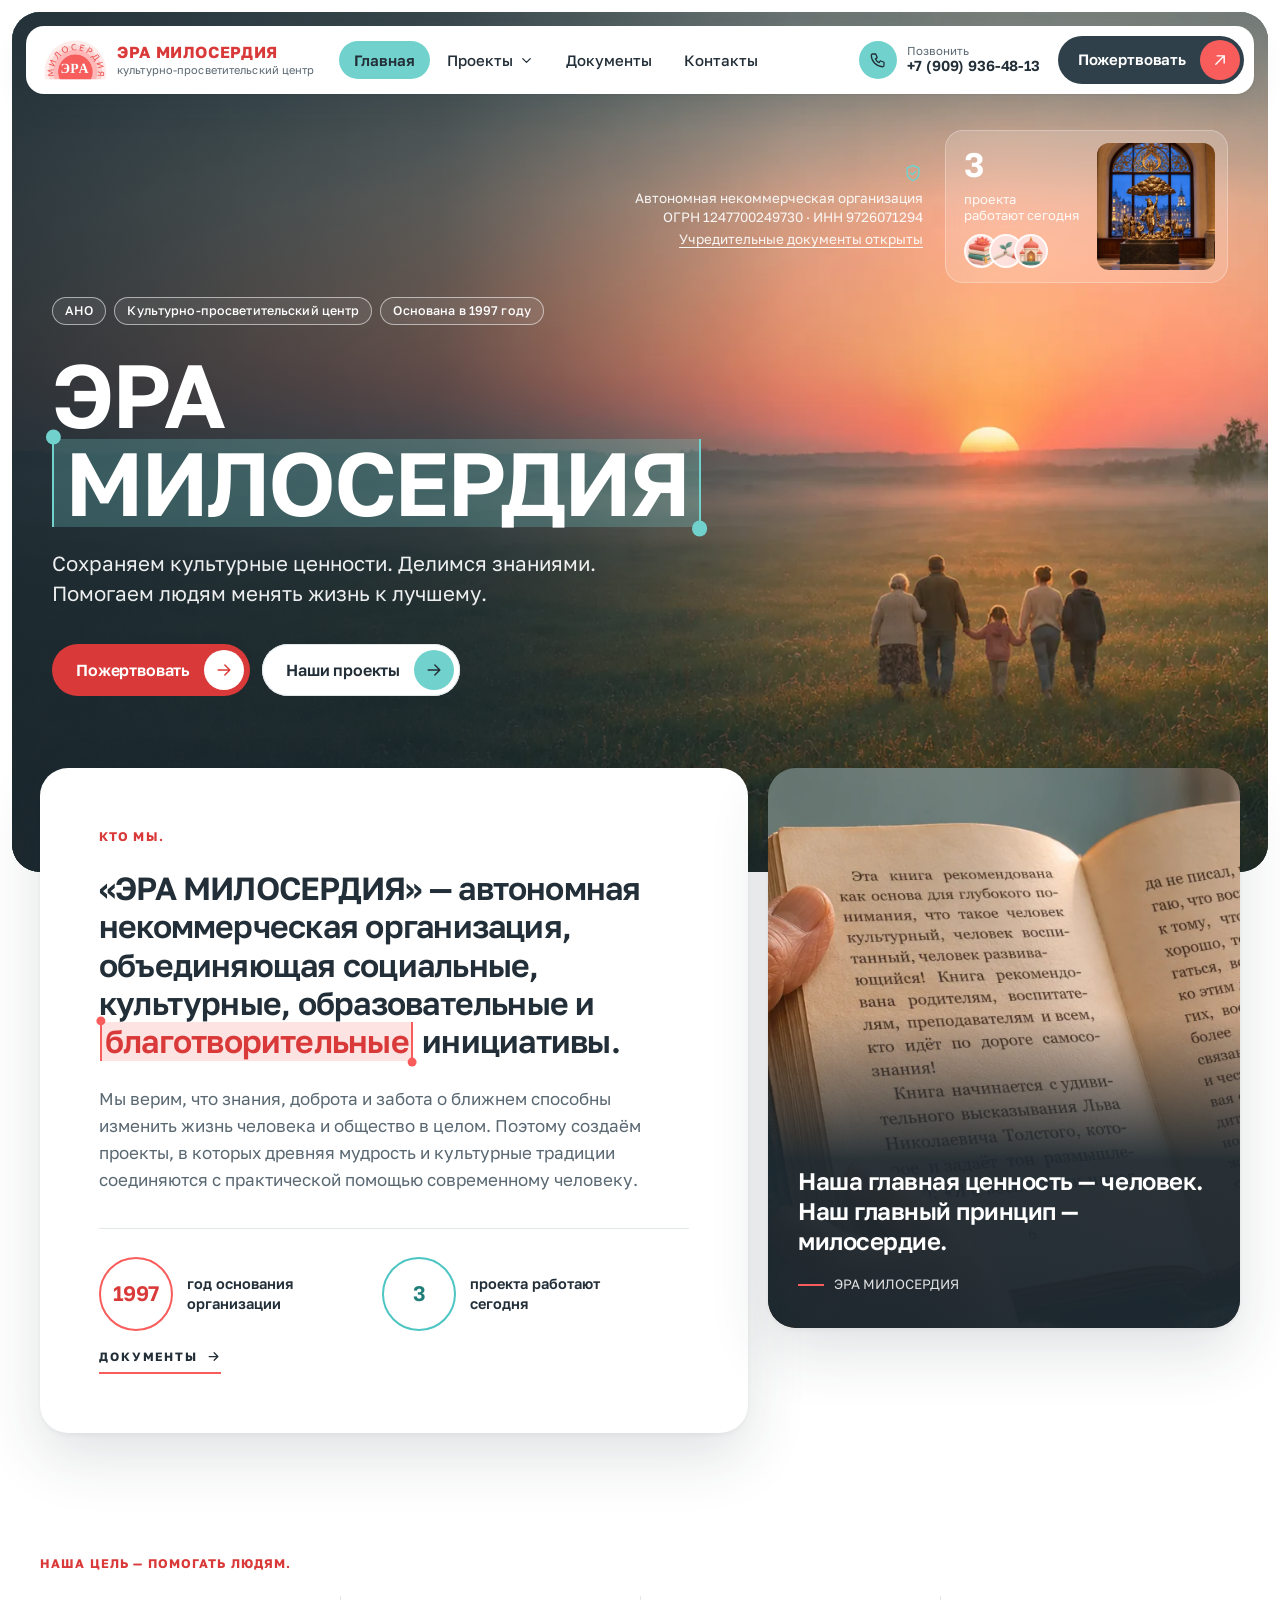
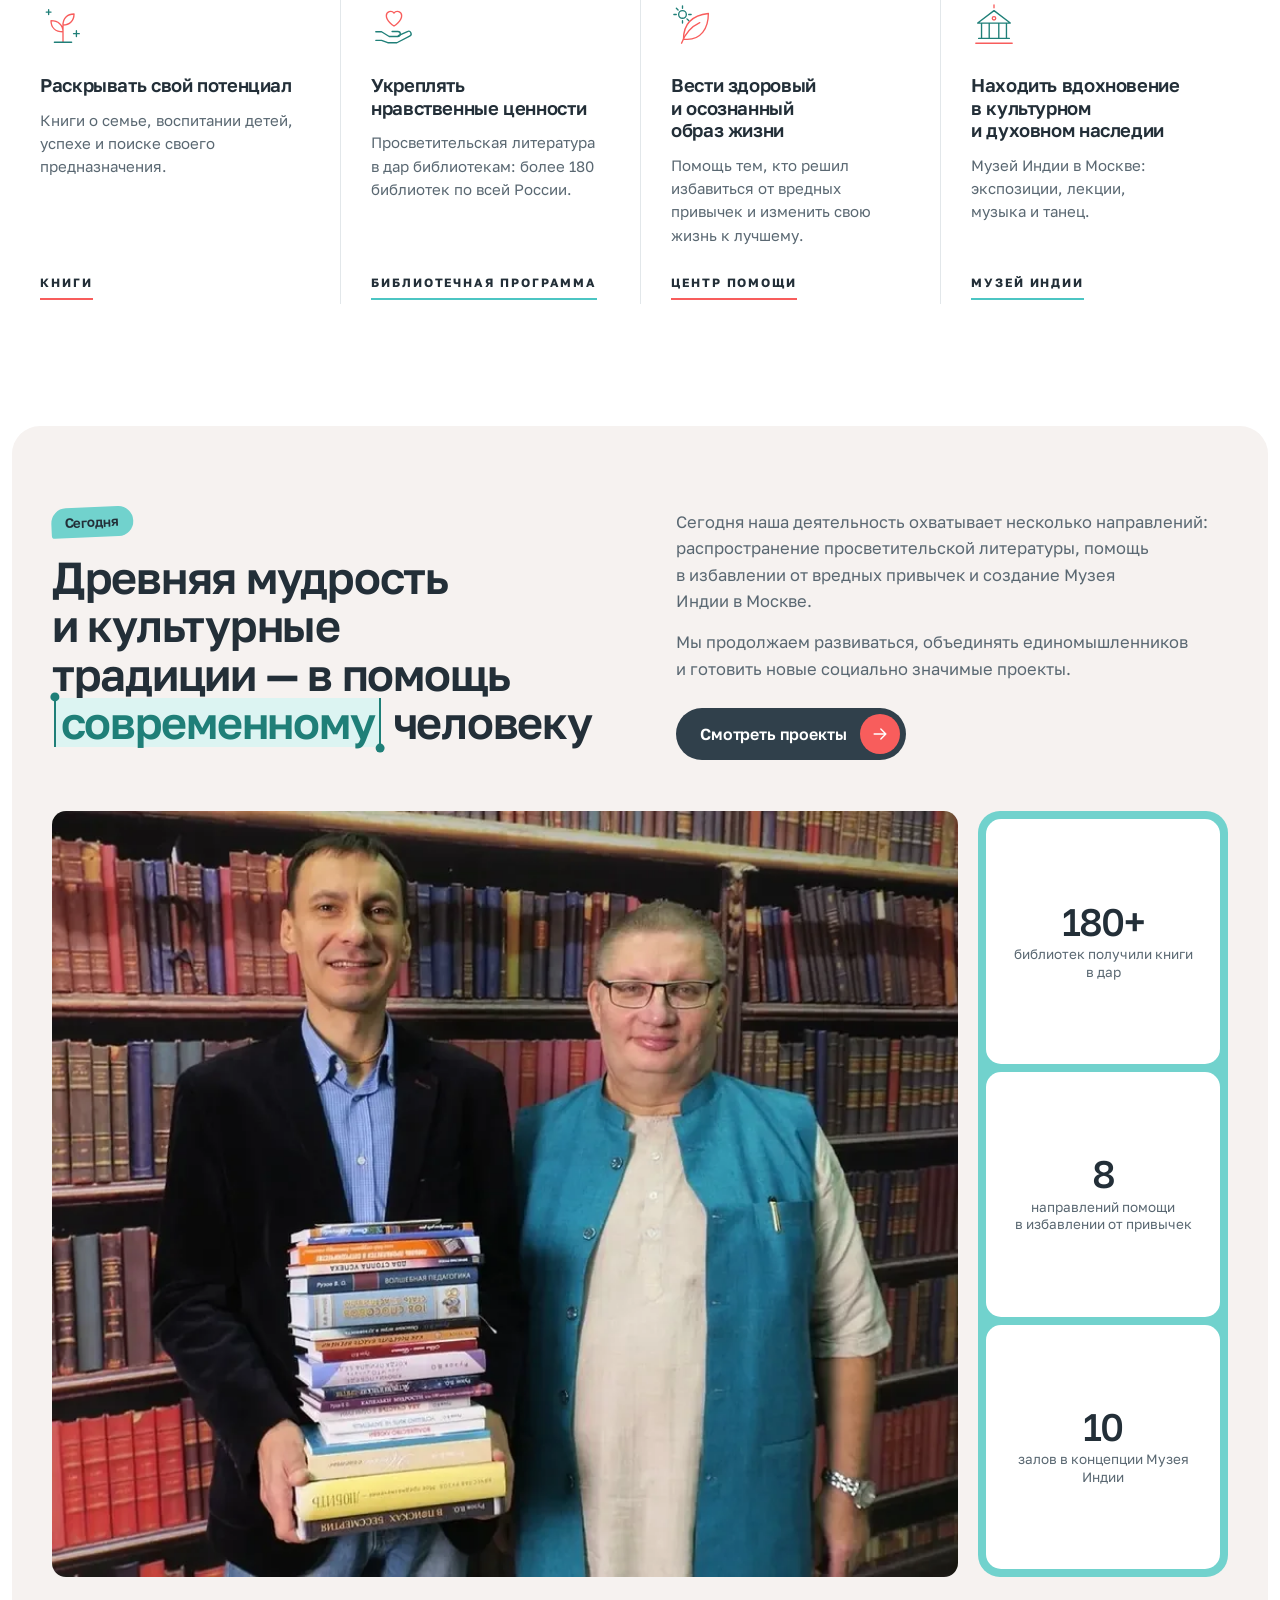
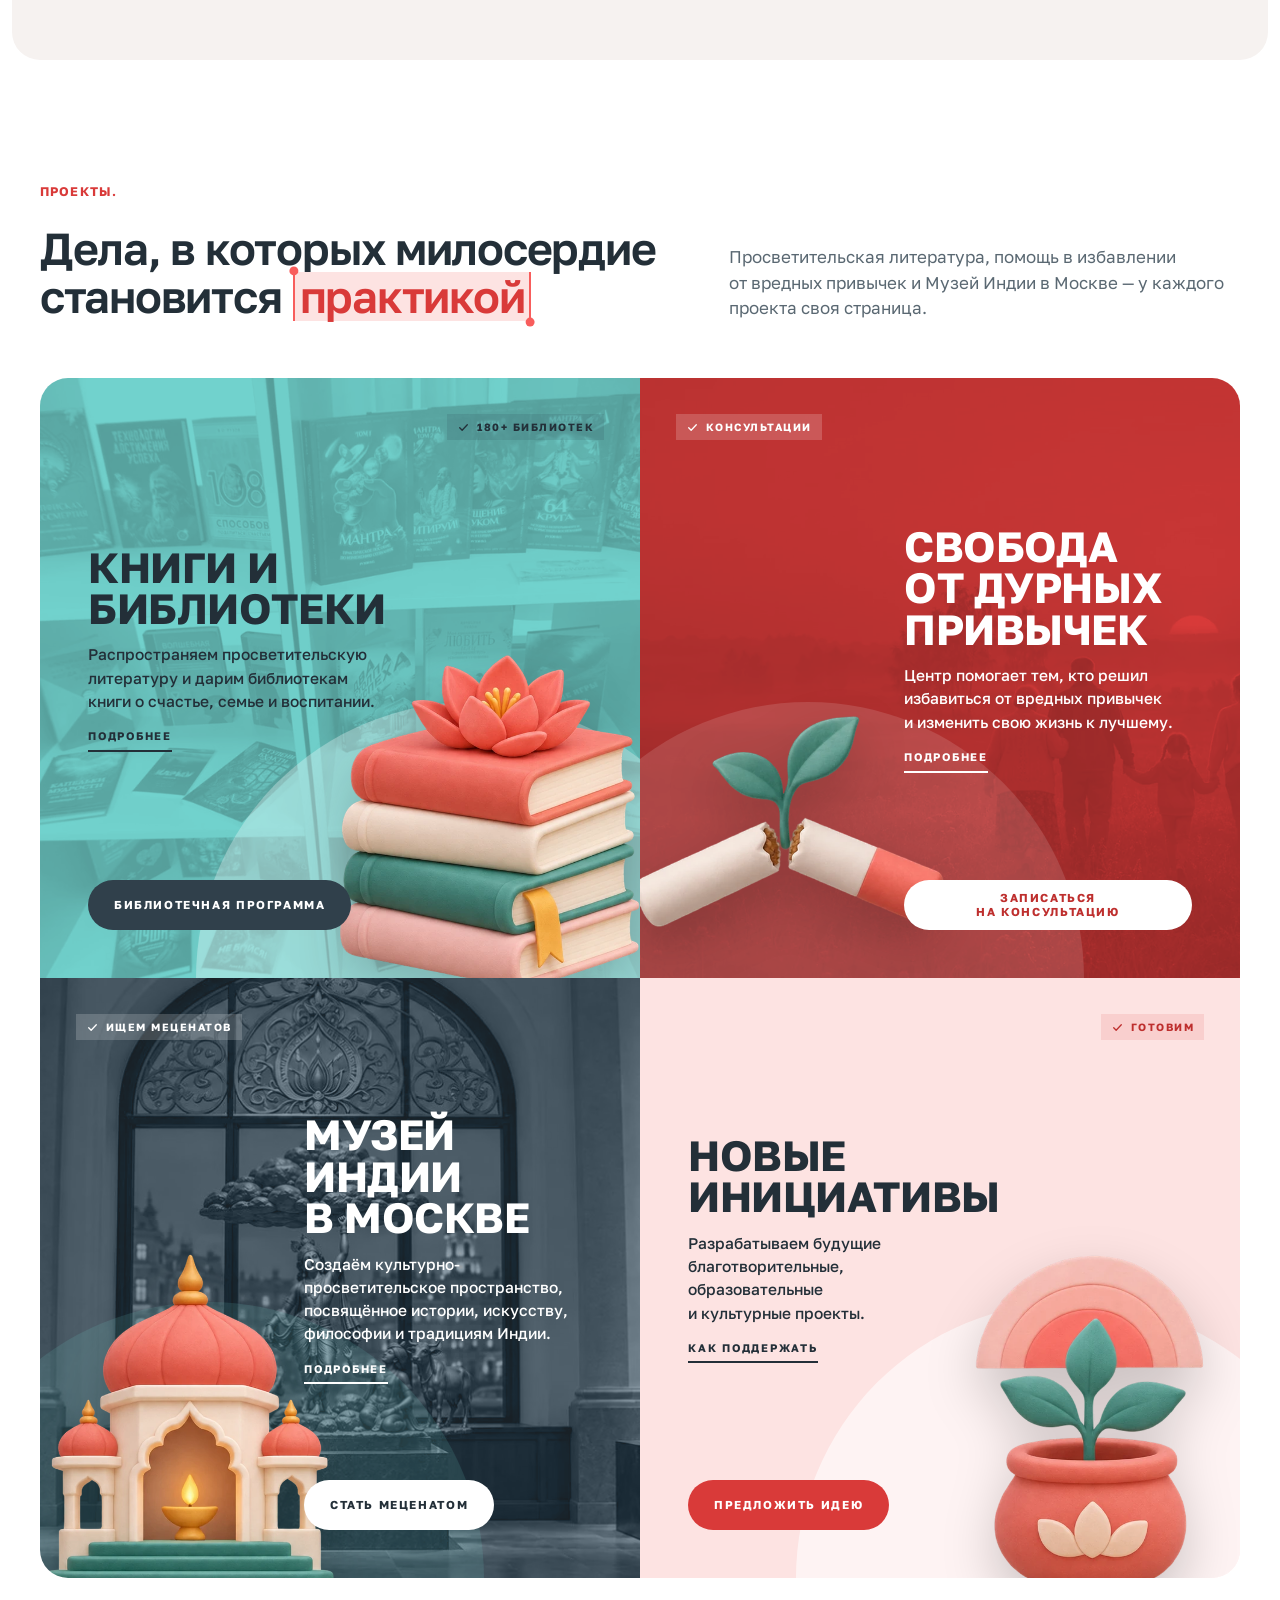
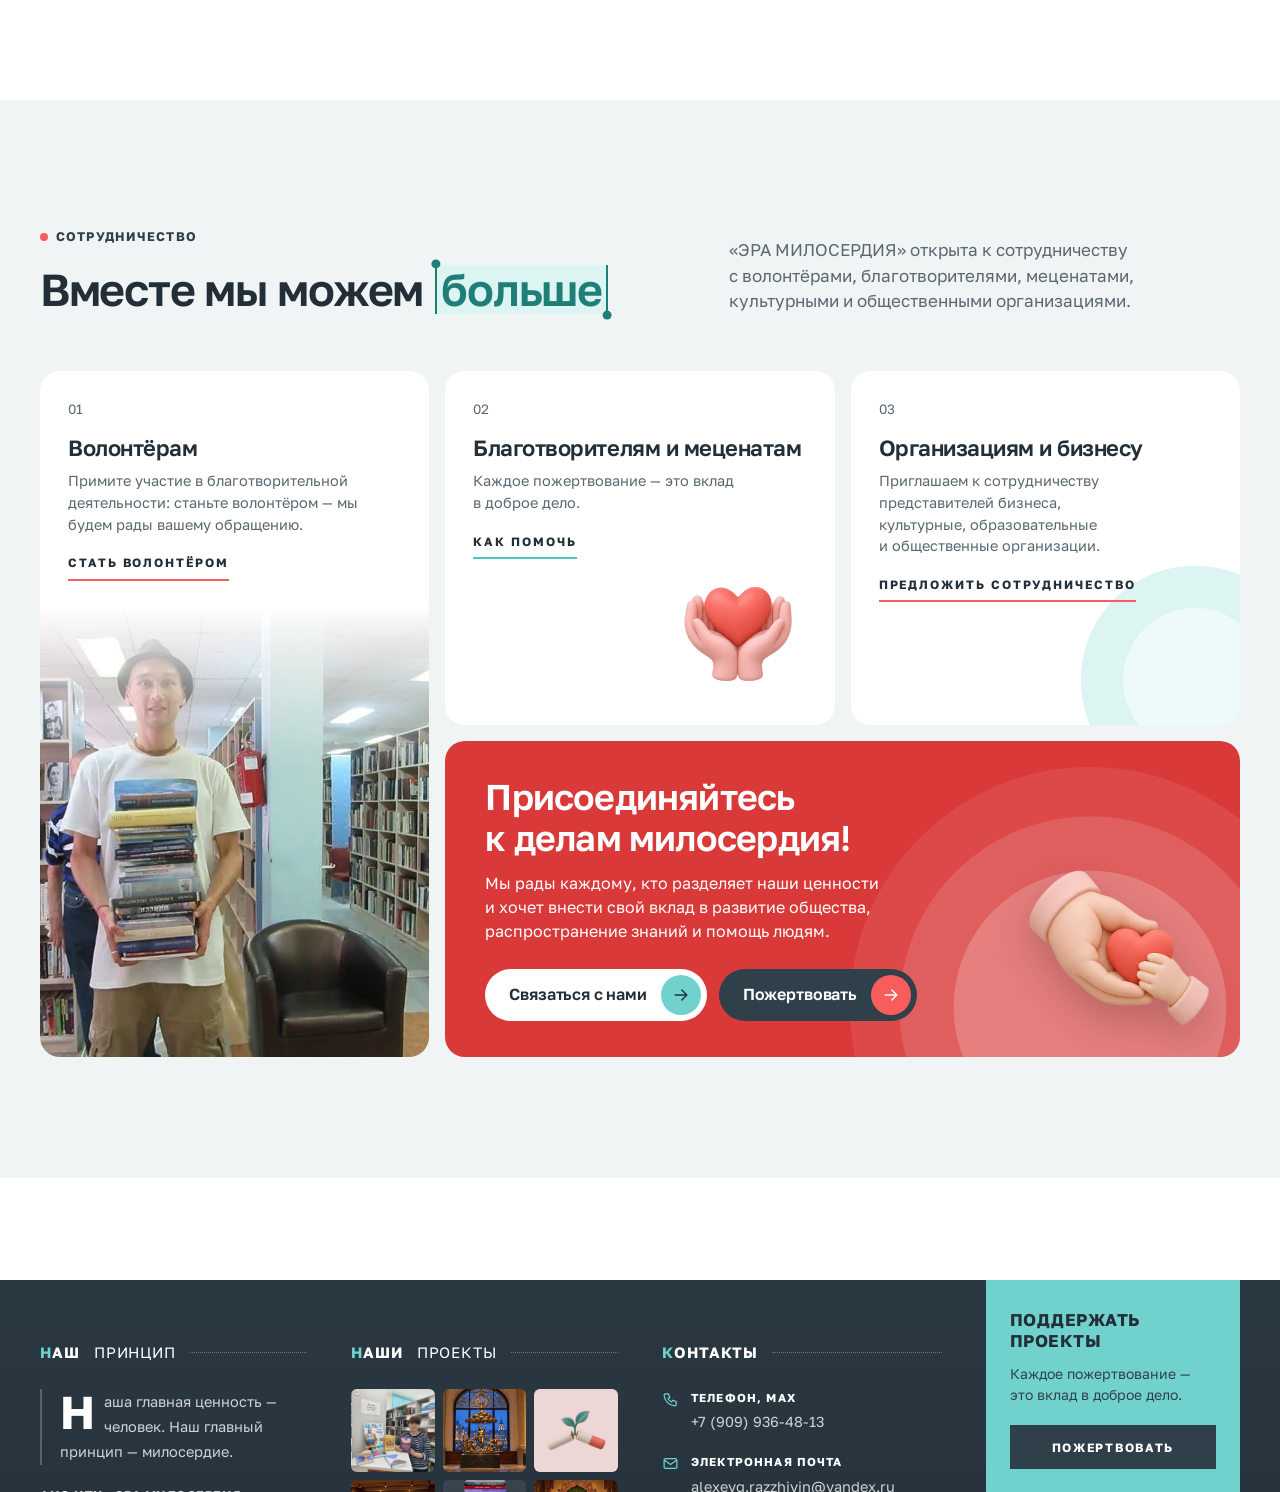
==== commit 1a3badd3: "Правки 17.11.2026: текст на книге, телефонные шапки, фото и контраст - «Книги»: сокращена фраза про " ====
--- a/index.html
+++ b/index.html
@@ -17,7 +17,7 @@
 <link rel="icon" href="assets/img/favicon.png" type="image/png">
 <link rel="apple-touch-icon" href="assets/img/apple-touch-icon.png">
 <link rel="preload" href="assets/fonts/golos-text-cyrillic.woff2" as="font" type="font/woff2" crossorigin>
-<link rel="stylesheet" href="assets/css/style.css?v=3587ab67">
+<link rel="stylesheet" href="assets/css/style.css?v=752a2253">
 </head>
 <body class="page-index">
 <a class="skip" href="#main">К содержанию</a>
@@ -152,7 +152,7 @@
       </div>
     </div>
     <figure class="qcard reveal" style="--d:.12s">
-      <img src="assets/img/hands-960.webp" alt="Руки пожилого человека и ребёнка держат раскрытую книгу" width="960" height="640" loading="lazy">
+      <img src="assets/img/book.webp" alt="Руки пожилого человека и ребёнка держат раскрытую книгу о воспитании" width="960" height="680" loading="lazy">
       <figcaption class="qcard__in">
         <p class="qcard__quote">Наша главная ценность&nbsp;— человек. Наш главный принцип&nbsp;— милосердие.</p>
         <p class="qcard__sign">ЭРА МИЛОСЕРДИЯ</p>
@@ -208,7 +208,10 @@
     </div>
     <div class="story__body reveal">
       <figure class="story__photo">
-        <img src="assets/img/knigi/rgb.webp" alt="Комплект книг передают в дар Российской государственной библиотеке" width="1400" height="727" loading="lazy">
+        <picture>
+          <source media="(max-width:620px)" srcset="assets/img/knigi/rgb-left.webp" width="860" height="727">
+          <img src="assets/img/knigi/rgb.webp" alt="Вячеслав Олегович Рузов передаёт комплект книг в дар Российской государственной библиотеке" width="1400" height="727" loading="lazy">
+        </picture>
       </figure>
       <div class="callouts">
         <div class="callout"><b>180+</b><span>библиотек получили книги в&nbsp;дар</span></div>
@@ -401,6 +404,6 @@
   </div>
 </footer>
 
-<script src="assets/js/main.js?v=3587ab67" defer></script>
+<script src="assets/js/main.js?v=752a2253" defer></script>
 </body>
 </html>
--- a/assets/css/style.css
+++ b/assets/css/style.css
@@ -25,7 +25,7 @@
   --ink-900:#232F38;
   --ink-800:#2A3842;
   --text:#2B3943;
-  --muted:#63727C;
+  --muted:#5A6872;
   --line:#E2E7EA;
   --paper:#FFFFFF;
   --warm:#F6F2F0;
@@ -84,6 +84,8 @@
 /* надзаголовок: мелкие прописные с точкой */
 .eyebrow{display:block;font-size:12.500px;font-weight:700;letter-spacing:.09em;text-transform:uppercase;color:var(--coral-600);margin-bottom:22px}
 .eyebrow--teal{color:var(--teal-700)}
+/* на тёплом и сером фоне коралловый мелкий текст темнее: иначе контраст ниже нормы */
+.section--warm .eyebrow,.section--cool .eyebrow,.story--light .eyebrow,.hero--plain .eyebrow,.section--warm .format__body small,.chair small{color:var(--coral-700)}
 .eyebrow--light{color:var(--coral-200)}
 
 /* лепесток-апостроф перед заголовком */
@@ -207,19 +209,25 @@
 .crumbs a:hover{color:#fff}
 .crumbs span[aria-hidden]{opacity:.6}
 
+/* экран с портретом: человек справа, текст занимает левую половину и не заходит на лицо */
+.hero--face .hero__img{object-position:60% 30%}
+@media (min-width:621px){
+  .hero--face .hero__main{max-width:min(46%,560px)}
+  .hero--face .hero__title{font-size:clamp(30px,4.200vw,58px)}
+}
 /* варианты экрана внутренних страниц: светлый без фото, коралловый с иллюстрацией */
 .hero--plain{background:var(--warm);color:var(--text)}
 .hero--plain::after{background:radial-gradient(circle at 100% 100%,var(--coral-100) 0 16%,#FCEDEC 16.100% 23%,#FBF1EF 23.100% 30%,transparent 30.100%)}
 .hero--plain h1{color:var(--ink-900)}
-.hero--plain .hero__lead{color:var(--muted)}
+.hero--plain .hero__lead{color:var(--text)}
 .hero--plain .crumbs{color:var(--muted)}
 .hero--plain .crumbs a{text-decoration-color:var(--line)}
 .hero--plain .crumbs a:hover{color:var(--ink-900)}
 .hero--plain .hero__in{padding-bottom:72px}
-.hero--coral{background:#DC4241}
+.hero--coral{background:var(--coral-600)}
 .hero--coral::after{background:radial-gradient(circle at 82% 108%,rgba(255,255,255,.2) 0 19%,rgba(255,255,255,.12) 19.100% 27%,rgba(255,255,255,.07) 27.100% 35%,transparent 35.100%)}
 .hero--coral .hl{--hl-bg:rgba(255,255,255,.2);--hl-ink:#fff;--hl-line:#fff}
-.hero--coral .crumbs{color:rgba(255,255,255,.88)}
+.hero--coral .crumbs,.hero--coral .hero__lead{color:#fff}
 .hero__art{position:absolute;z-index:-1;right:max(3%,calc(50% - 590px));bottom:-5%;width:min(430px,36%);height:auto;filter:drop-shadow(0 26px 30px rgba(0,0,0,.22))}
 .hero--art .hero__in{padding-right:min(440px,36%)}
 .note{font-size:14.500px;color:var(--muted);line-height:1.5}
@@ -234,7 +242,10 @@
 .lecture .btn{margin-left:auto;flex:none}
 @media (max-width:980px){
   .hero--art .hero__in{padding-right:0}
-  .hero__art{opacity:.28;width:min(360px,62%);right:-6%}
+  /* на узком экране иллюстрация встаёт под текст целиком, а не просвечивает сквозь него */
+  .hero--art{display:flex;flex-direction:column}
+  .hero--art .hero__in{padding-bottom:12px}
+  .hero__art{position:static;order:2;align-self:center;width:min(260px,62%);margin:0 0 34px}
   .lecture{flex-wrap:wrap}
   .lecture .btn{margin-left:0}
 }
@@ -264,9 +275,9 @@
 .ring__num{display:grid;place-items:center;width:74px;height:74px;border-radius:50%;border:2px solid var(--coral);font-size:21px;font-weight:600;letter-spacing:-.03em;color:var(--coral-600);flex:none}
 .ring--teal .ring__num{border-color:var(--teal-500);color:var(--teal-700)}
 .ring__text{font-size:14.500px;line-height:1.35;font-weight:600;color:var(--ink-900);max-width:11em}
-.qcard{position:relative;isolation:isolate;border-radius:var(--r-xl);overflow:hidden;min-height:470px;display:flex;align-items:flex-end;color:#fff;box-shadow:var(--shadow-lg)}
-.qcard img{position:absolute;inset:0;width:100%;height:100%;object-fit:cover;object-position:38% 50%;z-index:-2}
-.qcard::after{content:"";position:absolute;inset:0;z-index:-1;background:linear-gradient(0deg,rgba(28,40,48,.92) 0%,rgba(28,40,48,.55) 42%,rgba(28,40,48,0) 72%)}
+.qcard{position:relative;isolation:isolate;border-radius:var(--r-xl);overflow:hidden;min-height:560px;display:flex;align-items:flex-end;color:#fff;box-shadow:var(--shadow-lg)}
+.qcard img{position:absolute;inset:0;width:100%;height:100%;object-fit:cover;object-position:9% 50%;z-index:-2}
+.qcard::after{content:"";position:absolute;inset:0;z-index:-1;background:linear-gradient(0deg,rgba(28,40,48,.96) 0%,rgba(28,40,48,.92) 30%,rgba(28,40,48,0) 56%)}
 .qcard__in{padding:30px 30px 32px}
 .qcard__quote{font-size:clamp(20px,1.900vw,24px);font-weight:600;line-height:1.26;letter-spacing:-.02em;color:#fff}
 .qcard__sign{display:flex;align-items:center;gap:10px;margin-top:18px;font-size:13.500px;color:rgba(255,255,255,.85)}
@@ -290,6 +301,7 @@
 .story__text .btn{margin-top:26px}
 .story__body{display:grid;grid-template-columns:minmax(0,1fr) 250px;gap:20px;align-items:stretch}
 .story__photo{border-radius:var(--r-md);overflow:hidden;min-height:330px}
+.story__photo picture{display:contents}
 .story__photo img{width:100%;height:100%;object-fit:cover}
 .callouts{display:grid;gap:8px;padding:8px;border-radius:22px;background:var(--teal)}
 .callout{display:grid;align-content:center;justify-items:center;gap:6px;padding:22px 14px;border-radius:15px;background:#fff;color:var(--ink-900);text-align:center}
@@ -320,7 +332,7 @@
 .banner__btn:hover{transform:translateY(-2px);box-shadow:0 10px 24px rgba(0,0,0,.18)}
 .banner__link{position:absolute;inset:0;z-index:0}
 .banner__body>*{position:relative;z-index:1}
-.banner--coral{--b-bg:#DC4241;--b-btn:var(--coral-700);--b-glow:rgba(255,255,255,.13)}
+.banner--coral{--b-bg:var(--coral-600);--b-btn:var(--coral-700);--b-glow:rgba(255,255,255,.13)}
 .banner--teal{--b-bg:var(--teal);--b-btn:var(--teal-700);--b-glow:rgba(255,255,255,.3);--b-tag:rgba(35,47,56,.12);--b-photo:.26;color:var(--ink-900)}
 .banner--teal .banner__btn{background:var(--ink);color:#fff}
 .banner--ink{--b-bg:var(--ink);--b-btn:var(--ink-900);--b-glow:rgba(113,210,205,.14);--b-photo:.5}
@@ -362,7 +374,7 @@
 .cell--cta{background:var(--coral-600);color:#fff;justify-content:center;padding:36px 40px}
 .cell--cta::before{content:"";position:absolute;right:-90px;bottom:-190px;width:480px;aspect-ratio:1;border-radius:50%;background:radial-gradient(circle,rgba(255,255,255,.2) 0 40%,transparent 40.300%),radial-gradient(circle,rgba(255,255,255,.12) 0 56%,transparent 56.300%),radial-gradient(circle,rgba(255,255,255,.08) 0 72%,transparent 72.300%);z-index:-1}
 .cell--cta h3{color:#fff;font-size:clamp(25px,2.800vw,36px);max-width:12em;margin-bottom:12px}
-.cell--cta p{color:rgba(255,255,255,.92);font-size:16px;max-width:27em}
+.cell--cta p{color:#fff;font-size:16px;max-width:27em}
 .cell--cta .actions{margin-top:26px}
 .cell--cta .cell__art{position:absolute;right:26px;bottom:14px;width:190px;margin:0;filter:drop-shadow(0 16px 20px rgba(0,0,0,.2))}
 .cell--cta .btn--light{box-shadow:none}
@@ -416,7 +428,9 @@
 .book:nth-child(even) .book__covers{order:2}
 .book__covers{display:flex;justify-content:center;align-items:flex-end;gap:0;min-height:230px;padding:10px 0}
 .book__covers img{height:clamp(150px,17vw,230px);width:auto;border-radius:3px;box-shadow:0 10px 26px rgba(35,47,56,.24);transition:transform .3s}
-.book__covers--fan img+img{margin-left:-7%}
+/* веер из пяти обложек всегда умещается в свою колонку: ширина в долях колонки, а не в пикселях */
+.book__covers--fan img{width:22.500%;height:auto}
+.book__covers--fan img+img{margin-left:-3.500%}
 .book__covers--fan img:nth-child(odd){transform:translateY(-10px)}
 .book__covers--single img{height:clamp(190px,22vw,290px);box-shadow:none;filter:drop-shadow(0 14px 22px rgba(35,47,56,.24))}
 .book h3{font-size:clamp(23px,2.400vw,31px);margin-bottom:14px}
@@ -541,7 +555,7 @@
 .cta{position:relative;isolation:isolate;overflow:hidden;border-radius:var(--r-xl);padding:clamp(36px,5.500vw,72px);display:grid;grid-template-columns:minmax(0,1.4fr) auto;gap:28px 48px;align-items:center;background:var(--coral-600);color:#fff}
 .cta::before{content:"";position:absolute;right:-120px;bottom:-250px;width:620px;aspect-ratio:1;border-radius:50%;background:radial-gradient(circle,rgba(255,255,255,.2) 0 40%,transparent 40.300%),radial-gradient(circle,rgba(255,255,255,.12) 0 56%,transparent 56.300%),radial-gradient(circle,rgba(255,255,255,.07) 0 72%,transparent 72.300%);z-index:-1}
 .cta h2{color:#fff;font-size:clamp(26px,3.200vw,42px);margin-bottom:12px}
-.cta p{color:rgba(255,255,255,.92);max-width:36em}
+.cta p{color:#fff;max-width:36em}
 .cta .btn--light{box-shadow:none}
 .cta--teal{background:var(--teal);color:var(--ink-900)}
 .cta--teal h2{color:var(--ink-900)}
@@ -626,15 +640,18 @@
   .hero__in{grid-template-columns:1fr;gap:34px;min-height:0;padding-block:calc(var(--nav-h) + 64px) 150px}
   .hero__side{position:static;flex-direction:column-reverse;align-items:flex-start;gap:16px}
   .hero__trust{justify-items:start;text-align:left}
-  .hero::after{background:linear-gradient(90deg,rgba(28,40,48,.8) 0%,rgba(28,40,48,.5) 60%,rgba(28,40,48,.25) 100%),linear-gradient(0deg,rgba(28,40,48,.7) 0%,rgba(28,40,48,0) 44%)}
+  /* затемнение — только для экранов с фотографией; на светлом и коралловом оно делало текст нечитаемым */
+  .hero:not(.hero--plain):not(.hero--coral)::after{background:linear-gradient(90deg,rgba(28,40,48,.8) 0%,rgba(28,40,48,.5) 60%,rgba(28,40,48,.25) 100%),linear-gradient(0deg,rgba(28,40,48,.7) 0%,rgba(28,40,48,0) 44%)}
   .about{margin-top:-96px}
   .about__grid{grid-template-columns:1fr}
-  .qcard{min-height:360px}
+  .qcard{min-height:500px}
   .section__head{grid-template-columns:1fr}
   .goals__grid{grid-template-columns:repeat(2,minmax(0,1fr));row-gap:44px}
   .goal:nth-child(odd){padding-left:0;border-left:0}
   .story__head{grid-template-columns:1fr}
   .story__body{grid-template-columns:1fr}
+  .story__photo{min-height:0}
+  .story__photo img{height:auto}
   .callouts{grid-template-columns:repeat(3,minmax(0,1fr))}
   .bento{grid-template-columns:repeat(2,minmax(0,1fr))}
   .cell--tall{grid-row:auto}
@@ -713,9 +730,13 @@
   .habit p{font-size:13.500px}
   .book__covers img{height:128px}
   .book__covers--fan{min-height:0}
-  .book__covers--fan img{width:23%;height:auto}
-  .book__covers--fan img+img{margin-left:-4%}
   .book__covers--single img{height:190px}
+}
+@media (max-width:620px){
+  /* портрет на телефоне: фото квадратом сверху, лицо видно целиком, текст — ниже на тёмном */
+  .hero--face .hero__img{height:auto;aspect-ratio:1/1;object-position:66% 0}
+  .hero.hero--face:not(.hero--plain):not(.hero--coral)::after{background:linear-gradient(180deg,rgba(28,40,48,.34) 0,rgba(28,40,48,0) 96px,rgba(28,40,48,0) calc(100vw - 176px),var(--ink) calc(100vw - 30px))}
+  .hero--face .hero__in{padding-top:calc(var(--nav-h) + 176px)}
 }
 @media (max-width:420px){
   /* длинные слова заголовков («МИЛОСЕРДИЯ», «Просветительская») должны входить в самый узкий экран */
